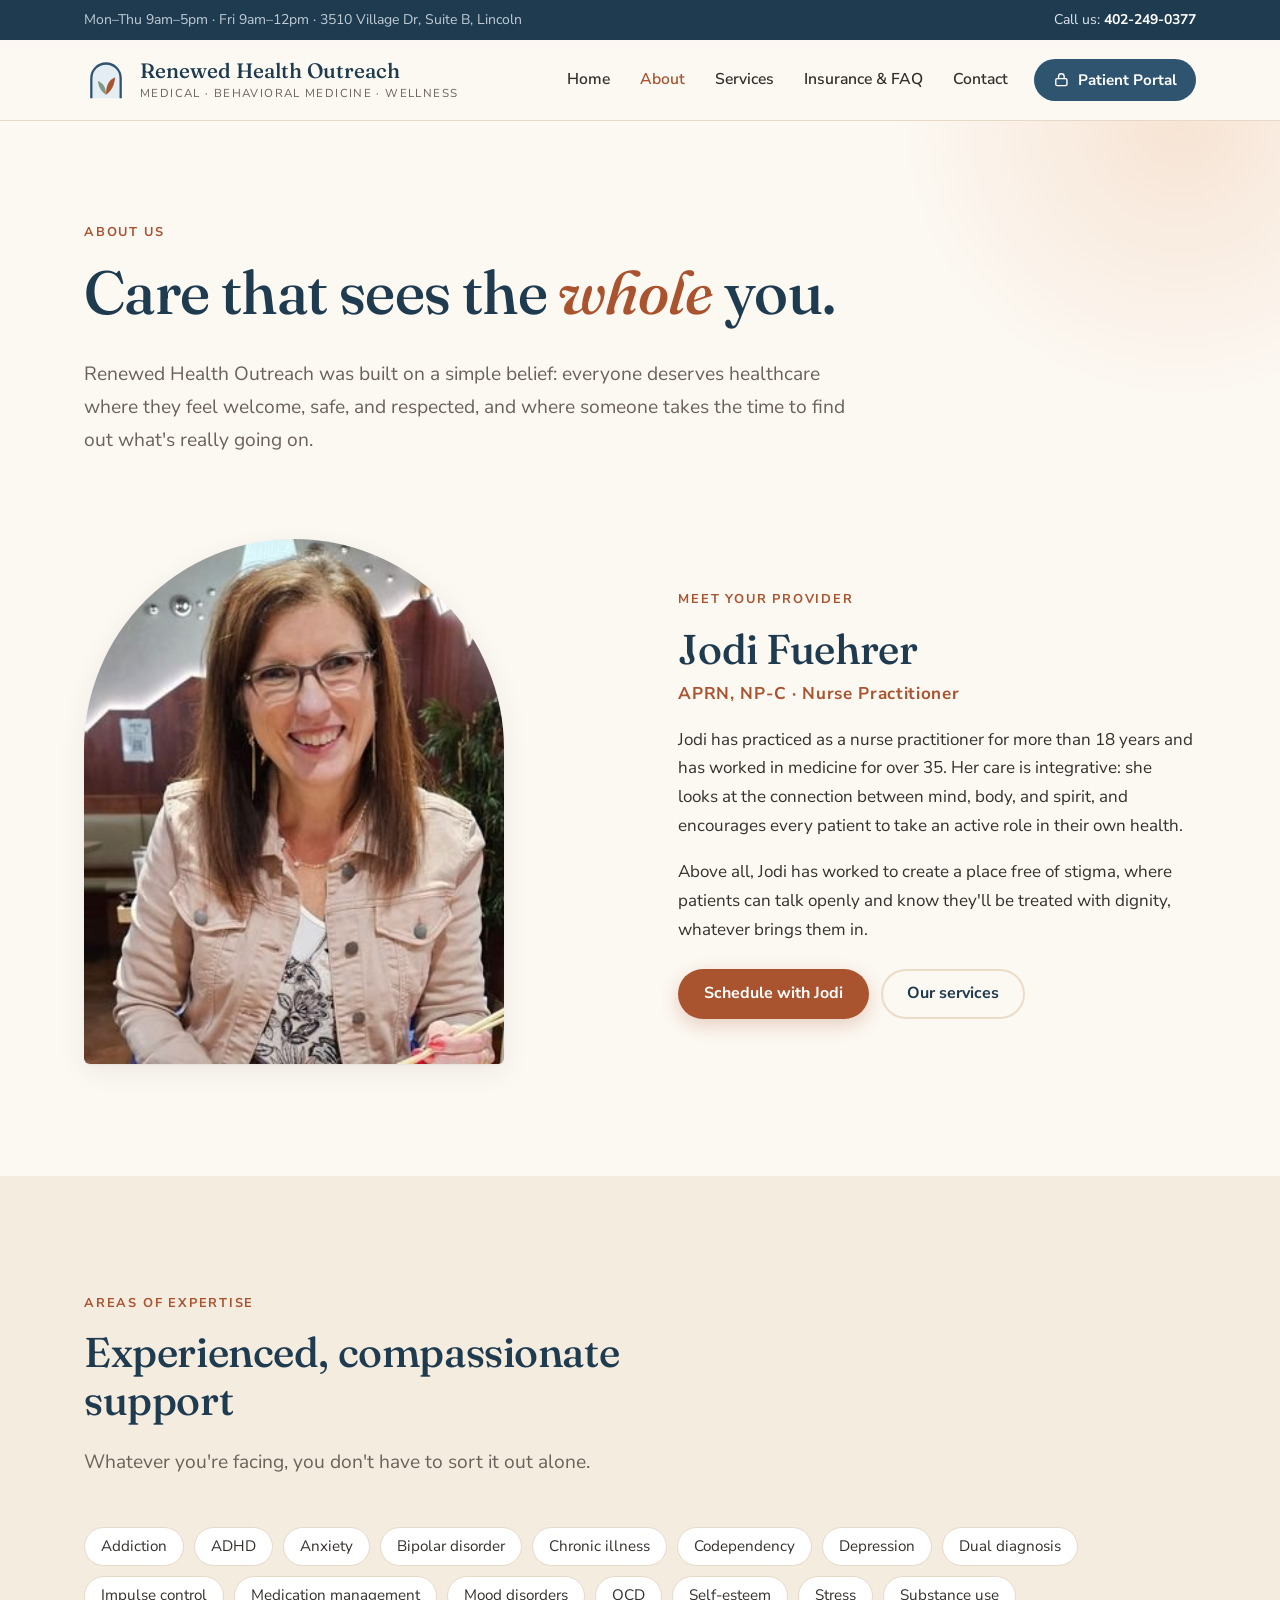
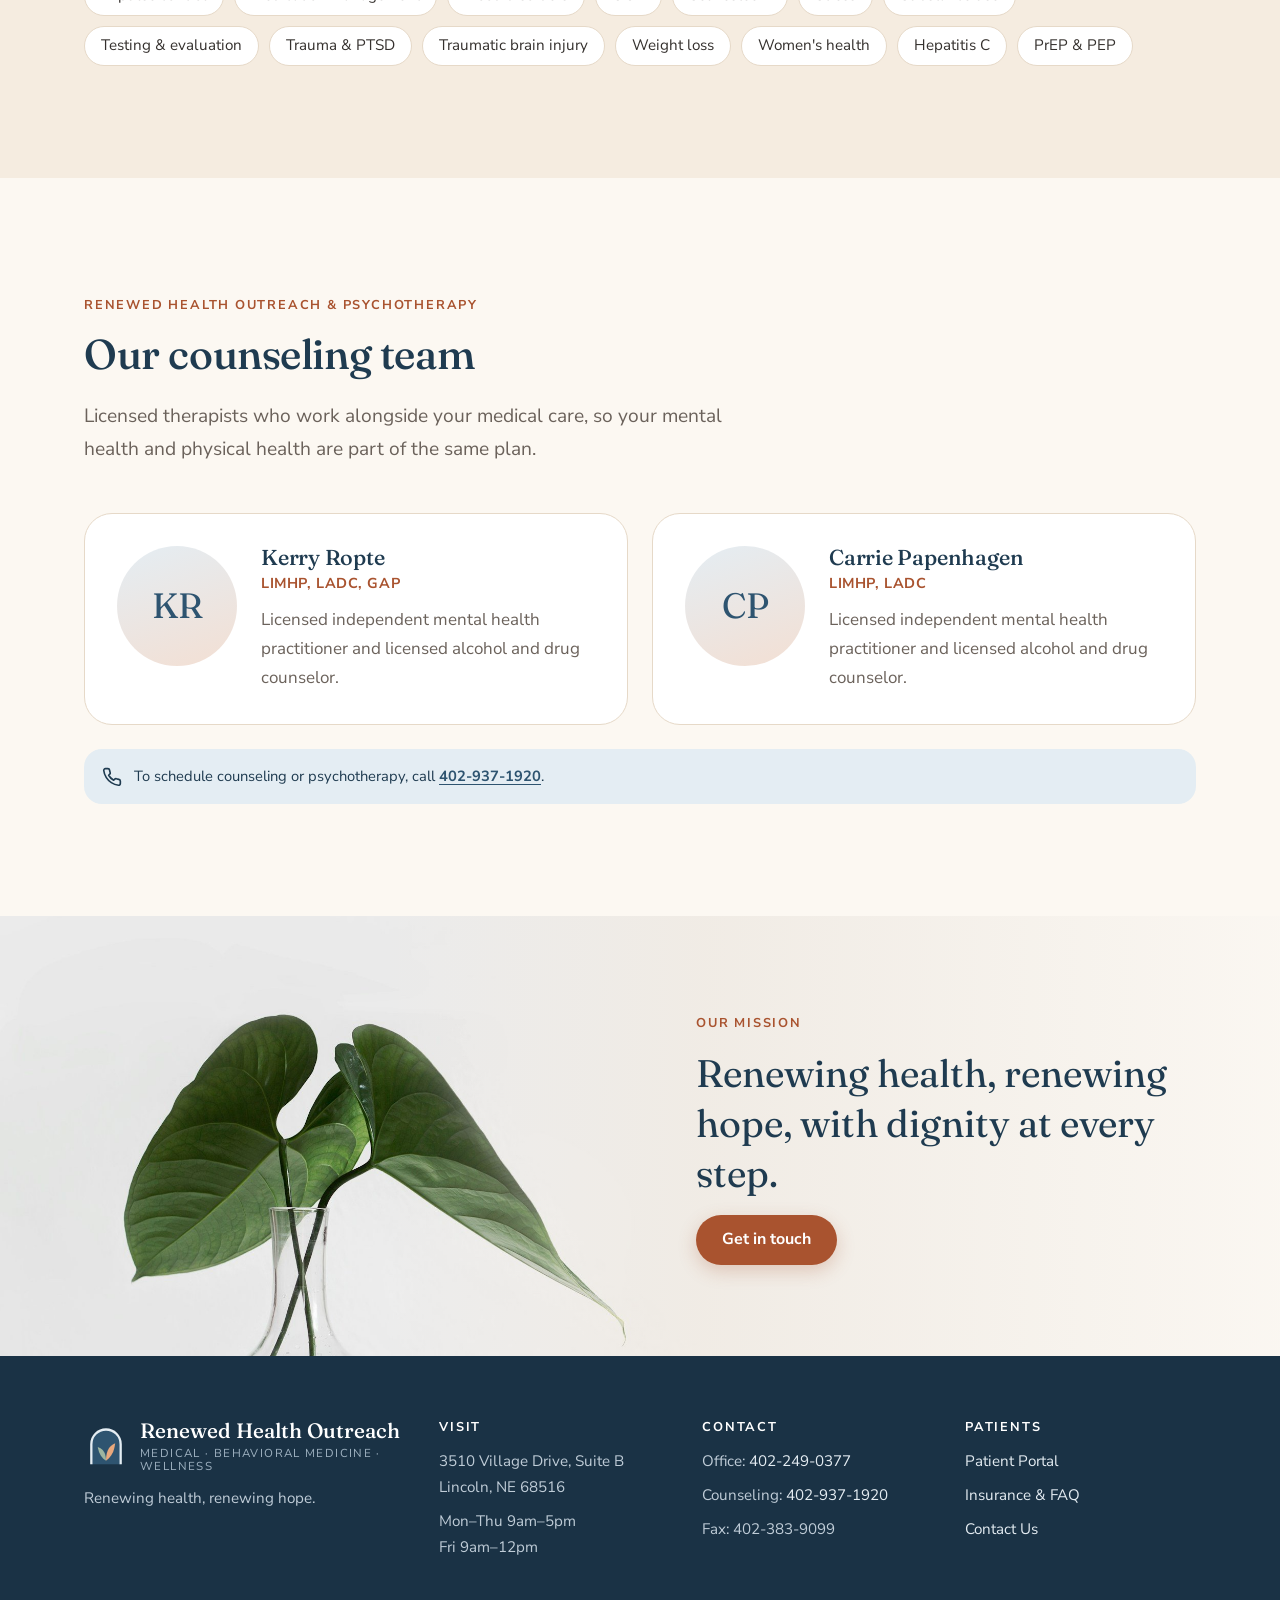
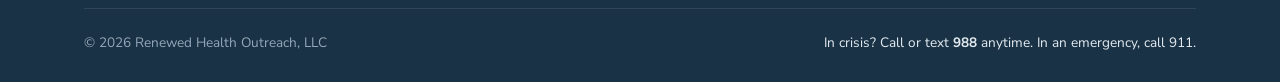
==== about.html @ 3fbb8544 "Add Renewed Health Outreach website Five-page static site for GitHub Pages with the InSync patient p" ====
<!doctype html>
<html lang="en">
<head>
  <meta charset="utf-8">
  <meta name="viewport" content="width=device-width, initial-scale=1">
  <title>About Us | Renewed Health Outreach, Lincoln NE</title>
  <meta name="description" content="Meet Jodi Fuehrer, APRN, NP-C, and the counseling team at Renewed Health Outreach, offering holistic, stigma-free care in Lincoln, Nebraska.">
  <link rel="icon" href="assets/images/favicon.svg" type="image/svg+xml">
  <link rel="preconnect" href="https://fonts.googleapis.com">
  <link rel="preconnect" href="https://fonts.gstatic.com" crossorigin>
  <link href="https://fonts.googleapis.com/css2?family=Fraunces:opsz,wght@9..144,400;9..144,500;9..144,600&family=Nunito+Sans:wght@400;600;700&display=swap" rel="stylesheet">
  <link rel="stylesheet" href="assets/css/styles.css">
</head>
<body>
  <a class="skip-link" href="#main">Skip to content</a>

  <div class="topbar">
    <div class="container">
      <span class="hours">Mon–Thu 9am–5pm · Fri 9am–12pm · 3510 Village Dr, Suite B, Lincoln</span>
      <span>Call us: <a href="tel:+14022490377">402-249-0377</a></span>
    </div>
  </div>

  <header class="site-header">
    <div class="container">
      <a class="brand" href="index.html" aria-label="Renewed Health Outreach home">
        <!-- LOGO PLACEHOLDER: swap this <svg> for <img src="assets/images/logo.png" alt="" class="brand-mark"> when the logo is ready -->
        <svg class="brand-mark" viewBox="0 0 48 48" aria-hidden="true"><path d="M8 44V22a16 16 0 0 1 32 0v22" fill="#E4EDF3" stroke="#2E5470" stroke-width="2.5"/><path d="M24 40c0-10 3-16 10-19-1 9-4 15-10 19Z" fill="#A9532F"/><path d="M24 40c0-8-3-13-9-15 1 7 4 12 9 15Z" fill="#7E9A82"/></svg>
        <span class="brand-text"><span class="brand-name">Renewed Health Outreach</span><span class="brand-sub">Medical · Behavioral Medicine · Wellness</span></span>
      </a>
      <button class="nav-toggle" aria-expanded="false" aria-controls="site-nav" aria-label="Menu">
        <svg viewBox="0 0 24 24" fill="none" stroke="currentColor" stroke-width="2" stroke-linecap="round"><path d="M4 7h16M4 12h16M4 17h16"/></svg>
      </button>
      <nav class="site-nav" id="site-nav" aria-label="Main">
        <a class="nav-link" href="index.html">Home</a>
        <a class="nav-link" href="about.html" aria-current="page">About</a>
        <a class="nav-link" href="services.html">Services</a>
        <a class="nav-link" href="insurance.html">Insurance &amp; FAQ</a>
        <a class="nav-link" href="contact.html">Contact</a>
        <a class="btn btn--blue" href="#" data-portal-link>
          <svg viewBox="0 0 24 24" fill="none" stroke="currentColor" stroke-width="2" stroke-linecap="round" stroke-linejoin="round"><rect x="4" y="11" width="16" height="10" rx="2"/><path d="M8 11V8a4 4 0 0 1 8 0v3"/></svg>
          Patient Portal
        </a>
      </nav>
    </div>
  </header>

  <main id="main">
    <section class="page-hero">
      <div class="container">
        <span class="eyebrow">About us</span>
        <h1>Care that sees the <em class="soft">whole</em> you.</h1>
        <p class="lead">Renewed Health Outreach was built on a simple belief: everyone deserves healthcare where they feel welcome, safe, and respected, and where someone takes the time to find out what's really going on.</p>
      </div>
    </section>

    <section class="section" style="padding-top:0">
      <div class="container split">
        <div class="photo photo--arch" style="max-width:420px">
          <img src="assets/images/jodi.jpg" alt="Jodi Fuehrer, APRN, NP-C, smiling">
        </div>
        <div>
          <span class="eyebrow">Meet your provider</span>
          <h2 style="margin-bottom:.15em">Jodi Fuehrer</h2>
          <p class="creds" style="color:var(--clay);font-weight:700;letter-spacing:.04em">APRN, NP-C · Nurse Practitioner</p>
          <p>Jodi has practiced as a nurse practitioner for more than 18 years and has worked in medicine for over 35. Her care is integrative: she looks at the connection between mind, body, and spirit, and encourages every patient to take an active role in their own health.</p>
          <p>Above all, Jodi has worked to create a place free of stigma, where patients can talk openly and know they'll be treated with dignity, whatever brings them in.</p>
          <div class="btn-row" style="margin-top:24px">
            <a class="btn btn--primary" href="tel:+14022490377">Schedule with Jodi</a>
            <a class="btn btn--ghost" href="services.html">Our services</a>
          </div>
        </div>
      </div>
    </section>

    <section class="section section--linen">
      <div class="container">
        <div class="section-head">
          <span class="eyebrow">Areas of expertise</span>
          <h2>Experienced, compassionate support</h2>
          <p class="lead">Whatever you're facing, you don't have to sort it out alone.</p>
        </div>
        <ul class="tags">
          <li>Addiction</li><li>ADHD</li><li>Anxiety</li><li>Bipolar disorder</li><li>Chronic illness</li>
          <li>Codependency</li><li>Depression</li><li>Dual diagnosis</li><li>Impulse control</li>
          <li>Medication management</li><li>Mood disorders</li><li>OCD</li><li>Self-esteem</li><li>Stress</li>
          <li>Substance use</li><li>Testing &amp; evaluation</li><li>Trauma &amp; PTSD</li><li>Traumatic brain injury</li>
          <li>Weight loss</li><li>Women's health</li><li>Hepatitis C</li><li>PrEP &amp; PEP</li>
        </ul>
      </div>
    </section>

    <section class="section">
      <div class="container">
        <div class="section-head">
          <span class="eyebrow">Renewed Health Outreach &amp; Psychotherapy</span>
          <h2>Our counseling team</h2>
          <p class="lead">Licensed therapists who work alongside your medical care, so your mental health and physical health are part of the same plan.</p>
        </div>
        <div class="grid grid-2">
          <article class="card provider">
            <div class="avatar" aria-hidden="true">KR</div>
            <div>
              <h3 style="margin-bottom:.2em">Kerry Ropte</h3>
              <p class="creds">LIMHP, LADC, GAP</p>
              <p>Licensed independent mental health practitioner and licensed alcohol and drug counselor.</p>
            </div>
          </article>
          <article class="card provider">
            <div class="avatar" aria-hidden="true">CP</div>
            <div>
              <h3 style="margin-bottom:.2em">Carrie Papenhagen</h3>
              <p class="creds">LIMHP, LADC</p>
              <p>Licensed independent mental health practitioner and licensed alcohol and drug counselor.</p>
            </div>
          </article>
        </div>
        <div class="notice" style="margin-top:24px">
          <svg viewBox="0 0 24 24" fill="none" stroke="currentColor" stroke-width="2" stroke-linecap="round" stroke-linejoin="round"><path d="M22 16.9v3a2 2 0 0 1-2.2 2 19.8 19.8 0 0 1-8.6-3.1 19.5 19.5 0 0 1-6-6A19.8 19.8 0 0 1 2.1 4.2 2 2 0 0 1 4.1 2h3a2 2 0 0 1 2 1.7c.1 1 .4 1.9.7 2.8a2 2 0 0 1-.5 2.1L8 9.9a16 16 0 0 0 6 6l1.3-1.3a2 2 0 0 1 2.1-.4c.9.3 1.8.6 2.8.7a2 2 0 0 1 1.7 2Z"/></svg>
          <span>To schedule counseling or psychotherapy, call <a href="tel:+14029371920"><strong>402-937-1920</strong></a>.</span>
        </div>
      </div>
    </section>

    <section class="calm-band" aria-label="Our mission">
      <div class="container">
        <div class="calm-text">
          <span class="eyebrow">Our mission</span>
          <blockquote>Renewing health, renewing hope, with dignity at every step.</blockquote>
          <a class="btn btn--primary" href="contact.html">Get in touch</a>
        </div>
      </div>
    </section>
  </main>

  <footer class="site-footer">
    <div class="container">
      <div class="footer-grid">
        <div>
          <a class="brand" href="index.html">
            <svg class="brand-mark" viewBox="0 0 48 48" aria-hidden="true"><path d="M8 44V22a16 16 0 0 1 32 0v22" fill="#2E5470" stroke="#E4EDF3" stroke-width="2.5"/><path d="M24 40c0-10 3-16 10-19-1 9-4 15-10 19Z" fill="#E8A87C"/><path d="M24 40c0-8-3-13-9-15 1 7 4 12 9 15Z" fill="#9DB5A0"/></svg>
            <span class="brand-text"><span class="brand-name">Renewed Health Outreach</span><span class="brand-sub">Medical · Behavioral Medicine · Wellness</span></span>
          </a>
          <p>Renewing health, renewing hope.</p>
        </div>
        <div>
          <h4>Visit</h4>
          <ul>
            <li>3510 Village Drive, Suite B<br>Lincoln, NE 68516</li>
            <li>Mon–Thu 9am–5pm<br>Fri 9am–12pm</li>
          </ul>
        </div>
        <div>
          <h4>Contact</h4>
          <ul>
            <li>Office: <a href="tel:+14022490377">402-249-0377</a></li>
            <li>Counseling: <a href="tel:+14029371920">402-937-1920</a></li>
            <li>Fax: 402-383-9099</li>
          </ul>
        </div>
        <div>
          <h4>Patients</h4>
          <ul>
            <li><a href="#" data-portal-link>Patient Portal</a></li>
            <li><a href="insurance.html">Insurance &amp; FAQ</a></li>
            <li><a href="contact.html">Contact Us</a></li>
          </ul>
        </div>
      </div>
      <div class="footer-bottom">
        <span>© <span data-year>2026</span> Renewed Health Outreach, LLC</span>
        <span class="crisis">In crisis? Call or text <strong>988</strong> anytime. In an emergency, call 911.</span>
      </div>
    </div>
  </footer>

  <script src="assets/js/site-config.js"></script>
  <script src="assets/js/main.js"></script>
</body>
</html>
---- assets/css/styles.css ----
/* ============================================================
   Renewed Health Outreach — site styles
   Palette: warm linen + clay (comfort) anchored by a calm,
   deep "harbor" blue (trust) used for structure and the portal.
   ============================================================ */
:root {
  --cream: #FCF8F2;
  --linen: #F5ECE0;
  --sand: #EBDCC8;
  --clay: #A9532F;        /* primary action — 5.3:1 on white */
  --clay-dark: #8C4325;
  --clay-soft: #F3DFD3;
  --apricot: #E8A87C;
  --blue: #2E5470;        /* trust / structure */
  --blue-dark: #1F3B50;
  --blue-soft: #E4EDF3;
  --sage: #7E9A82;
  --ink: #34302D;         /* warm charcoal body text */
  --muted: #6B625B;
  --line: #E6D9C8;
  --white: #FFFFFF;

  --font-display: "Fraunces", Georgia, "Times New Roman", serif;
  --font-body: "Nunito Sans", "Segoe UI", system-ui, -apple-system, sans-serif;

  --radius: 18px;
  --radius-lg: 28px;
  --shadow: 0 1px 2px rgba(52, 48, 45, .06), 0 8px 28px rgba(52, 48, 45, .07);
  --max: 1160px;
}

*, *::before, *::after { box-sizing: border-box; }
html { scroll-behavior: smooth; overflow-x: clip; }
body {
  margin: 0;
  background: var(--cream);
  color: var(--ink);
  font-family: var(--font-body);
  font-size: 1.0625rem;
  line-height: 1.7;
  -webkit-font-smoothing: antialiased;
}
img { max-width: 100%; display: block; }
a { color: var(--blue); text-underline-offset: 3px; }
a:hover { color: var(--clay); }
:focus-visible { outline: 3px solid var(--apricot); outline-offset: 3px; border-radius: 6px; }

h1, h2, h3, h4 {
  font-family: var(--font-display);
  font-weight: 500;
  line-height: 1.15;
  color: var(--blue-dark);
  margin: 0 0 .5em;
  letter-spacing: -0.01em;
}
h1 { font-size: clamp(2.3rem, 5.5vw, 3.8rem); }
h2 { font-size: clamp(1.8rem, 3.6vw, 2.6rem); }
h3 { font-size: 1.35rem; }
p { margin: 0 0 1em; }
.lead { font-size: 1.2rem; color: var(--muted); max-width: 40em; }
.eyebrow {
  display: inline-block;
  font-family: var(--font-body);
  font-size: .8rem;
  font-weight: 700;
  letter-spacing: .14em;
  text-transform: uppercase;
  color: var(--clay);
  margin-bottom: .9rem;
}
em.soft { font-style: italic; color: var(--clay); }

.container { width: 100%; max-width: var(--max); margin: 0 auto; padding: 0 24px; }
.section { padding: clamp(64px, 9vw, 112px) 0; }
.section--linen { background: var(--linen); }
.section--blue { background: var(--blue-dark); color: #E9EFF4; }
.section--blue h2, .section--blue h3 { color: var(--white); }
.section-head { max-width: 680px; margin-bottom: 48px; }
.section-head.center { margin-left: auto; margin-right: auto; text-align: center; }

.skip-link {
  position: absolute; left: -999px; top: 8px;
  background: var(--blue-dark); color: #fff; padding: 10px 16px; border-radius: 8px; z-index: 100;
}
.skip-link:focus { left: 8px; }

/* ---------- Buttons ---------- */
.btn {
  display: inline-flex; align-items: center; justify-content: center; gap: .5em;
  padding: .85em 1.5em;
  border-radius: 999px;
  border: 2px solid transparent;
  font-family: var(--font-body);
  font-weight: 700;
  font-size: 1rem;
  line-height: 1.2;
  text-decoration: none;
  cursor: pointer;
  transition: background .2s, color .2s, border-color .2s, transform .2s, box-shadow .2s;
}
.btn:hover { transform: translateY(-1px); }
.btn svg { width: 1.1em; height: 1.1em; flex: none; }
.btn--primary { background: var(--clay); color: var(--white); box-shadow: 0 6px 18px rgba(169, 83, 47, .25); }
.btn--primary:hover { background: var(--clay-dark); color: var(--white); }
.btn--blue { background: var(--blue); color: var(--white); }
.btn--blue:hover { background: var(--blue-dark); color: var(--white); }
.btn--ghost { background: transparent; color: var(--blue-dark); border-color: var(--sand); }
.btn--ghost:hover { border-color: var(--blue); color: var(--blue); }
.btn--light { background: var(--white); color: var(--blue-dark); }
.btn--light:hover { background: var(--linen); color: var(--blue-dark); }
.btn-row { display: flex; flex-wrap: wrap; gap: 12px; }

/* ---------- Top bar + header ---------- */
.topbar {
  background: var(--blue-dark);
  color: #DCE6EE;
  font-size: .875rem;
}
.topbar .container { display: flex; justify-content: space-between; align-items: center; gap: 16px; padding-top: 8px; padding-bottom: 8px; flex-wrap: wrap; }
.topbar a { color: #fff; text-decoration: none; font-weight: 700; }
.topbar a:hover { color: var(--apricot); }
.topbar .hours { opacity: .85; }

.site-header {
  position: sticky; top: 0; z-index: 50;
  background: rgba(252, 248, 242, .92);
  backdrop-filter: saturate(1.4) blur(10px);
  -webkit-backdrop-filter: saturate(1.4) blur(10px);
  border-bottom: 1px solid var(--line);
}
.site-header .container { display: flex; align-items: center; justify-content: space-between; gap: 20px; min-height: 80px; }

.brand { display: flex; align-items: center; gap: 12px; text-decoration: none; color: var(--blue-dark); }
.brand:hover { color: var(--blue-dark); }
.brand-mark { width: 44px; height: 44px; flex: none; }
.brand-text { display: flex; flex-direction: column; line-height: 1.1; }
.brand-name { font-family: var(--font-display); font-size: 1.3rem; font-weight: 500; }
.brand-sub { font-size: .72rem; letter-spacing: .12em; text-transform: uppercase; color: var(--muted); margin-top: 4px; }

.site-nav { display: flex; align-items: center; gap: 6px; }
.site-nav a.nav-link {
  text-decoration: none; color: var(--ink); font-weight: 600; font-size: .98rem;
  padding: 8px 12px; border-radius: 999px;
}
.site-nav a.nav-link:hover { background: var(--linen); color: var(--blue-dark); }
.site-nav a.nav-link[aria-current="page"] { color: var(--clay); }
.site-nav .btn { margin-left: 8px; padding: .65em 1.15em; font-size: .95rem; }

.nav-toggle {
  display: none;
  background: none; border: 0; padding: 10px; cursor: pointer; color: var(--blue-dark);
}
.nav-toggle svg { width: 28px; height: 28px; }

@media (max-width: 960px) {
  .nav-toggle { display: inline-flex; }
  .site-nav {
    position: fixed; inset: 0 0 0 auto; width: min(340px, 88vw);
    flex-direction: column; align-items: stretch; gap: 4px;
    background: var(--cream);
    padding: 96px 24px 24px;
    box-shadow: -10px 0 40px rgba(0,0,0,.12);
    transform: translateX(100%);
    visibility: hidden;
    transition: transform .3s ease, visibility .3s;
  }
  .nav-open .site-nav { transform: none; visibility: visible; }
  /* backdrop-filter would trap the fixed menu inside the header */
  .site-header { backdrop-filter: none; -webkit-backdrop-filter: none; background: var(--cream); }
  .site-nav a.nav-link { font-size: 1.15rem; padding: 12px 14px; }
  .site-nav .btn { margin: 12px 0 0; }
  .nav-toggle { position: relative; z-index: 60; }
  .nav-open::after {
    content: ""; position: fixed; inset: 0; background: rgba(31, 59, 80, .35); z-index: 40;
  }
  .site-header { z-index: 55; }
  .topbar .hours { display: none; }
}

/* ---------- Hero ---------- */
.hero { position: relative; overflow: hidden; padding: clamp(48px, 8vw, 96px) 0 clamp(64px, 9vw, 120px); }
.hero::before {
  content: ""; position: absolute; width: 760px; height: 760px; right: -220px; top: -260px;
  background: radial-gradient(circle, rgba(232, 168, 124, .28), rgba(232, 168, 124, 0) 65%);
  pointer-events: none;
}
.hero-grid { display: grid; grid-template-columns: 1.1fr .9fr; gap: clamp(32px, 6vw, 80px); align-items: center; position: relative; }
.hero h1 { margin-bottom: .35em; }
.hero .lead { margin-bottom: 1.8em; }
.hero-meta { display: flex; flex-wrap: wrap; gap: 10px 24px; margin-top: 32px; font-size: .95rem; color: var(--muted); }
.hero-meta span { display: inline-flex; align-items: center; gap: 8px; }
.hero-meta svg { width: 18px; height: 18px; color: var(--sage); }

/* The arch — a doorway motif: "come in, you're welcome here" */
.arch {
  position: relative;
  aspect-ratio: 4 / 5;
  border-radius: 999px 999px var(--radius-lg) var(--radius-lg);
  background:
    radial-gradient(120% 70% at 50% 100%, #F6D2B5 0%, rgba(246, 210, 181, 0) 60%),
    linear-gradient(180deg, #CFE0EA 0%, #E7EEF1 45%, #F7E3D1 100%);
  overflow: hidden;
  box-shadow: var(--shadow);
}
.arch svg.arch-art { position: absolute; inset: 0; width: 100%; height: 100%; }
.arch-card {
  position: absolute; left: -28px; bottom: 36px;
  background: var(--white); border-radius: var(--radius); padding: 18px 22px;
  box-shadow: var(--shadow); max-width: 260px;
  display: flex; gap: 14px; align-items: center;
}
.arch-card .dot {
  width: 44px; height: 44px; border-radius: 50%; background: var(--blue-soft); color: var(--blue);
  display: grid; place-items: center; flex: none;
}
.arch-card .dot svg { width: 22px; height: 22px; }
.arch-card strong { display: block; font-family: var(--font-display); font-weight: 500; color: var(--blue-dark); font-size: 1.05rem; line-height: 1.2; }
.arch-card small { color: var(--muted); font-size: .85rem; }
.hero-visual { position: relative; max-width: 440px; justify-self: center; width: 100%; }

@media (max-width: 860px) {
  .hero-grid { grid-template-columns: 1fr; }
  .hero-visual { max-width: 340px; }
  .arch-card { left: -8px; }
}

/* ---------- Trust strip ---------- */
.trust { border-top: 1px solid var(--line); border-bottom: 1px solid var(--line); background: var(--white); }
.trust .container { display: grid; grid-template-columns: repeat(4, 1fr); gap: 24px; padding-top: 28px; padding-bottom: 28px; }
.trust-item { display: flex; gap: 14px; align-items: flex-start; }
.trust-item .ico { width: 40px; height: 40px; border-radius: 12px; background: var(--clay-soft); color: var(--clay); display: grid; place-items: center; flex: none; }
.trust-item .ico svg { width: 20px; height: 20px; }
.trust-item strong { display: block; color: var(--blue-dark); font-size: .98rem; }
.trust-item span { font-size: .9rem; color: var(--muted); line-height: 1.45; display: block; }
@media (max-width: 900px) { .trust .container { grid-template-columns: repeat(2, 1fr); } }
@media (max-width: 520px) { .trust .container { grid-template-columns: 1fr; } }

/* ---------- Cards ---------- */
.grid { display: grid; gap: 24px; }
.grid-3 { grid-template-columns: repeat(3, 1fr); }
.grid-2 { grid-template-columns: repeat(2, 1fr); }
@media (max-width: 900px) { .grid-3 { grid-template-columns: repeat(2, 1fr); } }
@media (max-width: 620px) { .grid-3, .grid-2 { grid-template-columns: 1fr; } }

.card {
  background: var(--white);
  border: 1px solid var(--line);
  border-radius: var(--radius-lg);
  padding: 32px;
  transition: transform .25s, box-shadow .25s;
}
.card:hover { transform: translateY(-3px); box-shadow: var(--shadow); }
.card .ico {
  width: 56px; height: 56px; border-radius: 18px;
  display: grid; place-items: center; margin-bottom: 20px;
  background: var(--blue-soft); color: var(--blue);
}
.card:nth-child(3n+2) .ico { background: var(--clay-soft); color: var(--clay); }
.card:nth-child(3n+3) .ico { background: #E6EEE5; color: #55735A; }
.card .ico svg { width: 26px; height: 26px; }
.card p { color: var(--muted); margin-bottom: 0; }
.card ul { margin: 12px 0 0; padding-left: 1.1em; color: var(--muted); }
.card ul li { margin-bottom: 4px; }

/* ---------- Split / approach ---------- */
.split { display: grid; grid-template-columns: 1fr 1fr; gap: clamp(32px, 6vw, 80px); align-items: center; }
@media (max-width: 860px) { .split { grid-template-columns: 1fr; } }
.checklist { list-style: none; padding: 0; margin: 24px 0 0; display: grid; gap: 14px; }
.checklist li { position: relative; padding-left: 38px; }
.checklist li::before {
  content: ""; position: absolute; left: 0; top: 3px; width: 24px; height: 24px; border-radius: 50%;
  background: var(--clay-soft) url("data:image/svg+xml,%3Csvg xmlns='http://www.w3.org/2000/svg' viewBox='0 0 24 24' fill='none' stroke='%23A9532F' stroke-width='3' stroke-linecap='round' stroke-linejoin='round'%3E%3Cpath d='M6 12.5l4 4 8-9'/%3E%3C/svg%3E") center / 14px no-repeat;
}

.quote-panel {
  background: var(--blue-dark); color: #E9EFF4; border-radius: var(--radius-lg);
  padding: clamp(32px, 5vw, 56px); position: relative; overflow: hidden;
}
.quote-panel::after {
  content: ""; position: absolute; right: -80px; bottom: -80px; width: 260px; height: 260px; border-radius: 50%;
  background: radial-gradient(circle, rgba(232,168,124,.35), rgba(232,168,124,0) 70%);
}
.quote-panel blockquote {
  margin: 0 0 20px; font-family: var(--font-display); font-size: clamp(1.4rem, 2.6vw, 1.9rem); line-height: 1.35; color: var(--white);
}
.quote-panel cite { font-style: normal; color: var(--apricot); font-weight: 700; font-size: .95rem; }

/* ---------- Provider cards ---------- */
.provider { display: grid; grid-template-columns: 120px 1fr; gap: 24px; align-items: start; }
.avatar {
  width: 120px; height: 120px; border-radius: 50%;
  background: linear-gradient(160deg, var(--blue-soft), var(--clay-soft));
  display: grid; place-items: center;
  font-family: var(--font-display); font-size: 2.2rem; color: var(--blue);
}
.provider .creds { color: var(--clay); font-weight: 700; font-size: .9rem; letter-spacing: .04em; margin: -4px 0 10px; }
@media (max-width: 520px) { .provider { grid-template-columns: 1fr; } }

.tags { display: flex; flex-wrap: wrap; gap: 10px; list-style: none; padding: 0; margin: 0; }
.tags li { background: var(--white); border: 1px solid var(--line); border-radius: 999px; padding: 6px 16px; font-size: .95rem; color: var(--ink); }

/* ---------- Portal band ---------- */
.portal-band {
  background: linear-gradient(120deg, var(--blue-dark), var(--blue));
  color: #E9EFF4; border-radius: var(--radius-lg);
  padding: clamp(32px, 5vw, 56px);
  display: grid; grid-template-columns: 1.4fr auto; gap: 32px; align-items: center;
  position: relative; overflow: hidden;
}
.portal-band::before {
  content: ""; position: absolute; left: -60px; top: -120px; width: 320px; height: 320px; border-radius: 50%;
  background: radial-gradient(circle, rgba(255,255,255,.10), rgba(255,255,255,0) 70%);
}
.portal-band h2 { color: var(--white); margin-bottom: .3em; }
.portal-band p { margin: 0; opacity: .9; }
@media (max-width: 760px) { .portal-band { grid-template-columns: 1fr; } }

/* ---------- Insurance ---------- */
.insurers { display: grid; grid-template-columns: repeat(3, 1fr); gap: 14px; list-style: none; padding: 0; margin: 0; }
.insurers li {
  background: var(--white); border: 1px solid var(--line); border-radius: var(--radius);
  padding: 18px 20px; font-weight: 700; color: var(--blue-dark); display: flex; align-items: center; gap: 12px;
}
.insurers li::before { content: ""; width: 10px; height: 10px; border-radius: 50%; background: var(--sage); flex: none; }
@media (max-width: 760px) { .insurers { grid-template-columns: 1fr 1fr; } }
@media (max-width: 460px) { .insurers { grid-template-columns: 1fr; } }

/* ---------- FAQ ---------- */
.faq { display: grid; gap: 12px; }
.faq details {
  background: var(--white); border: 1px solid var(--line); border-radius: var(--radius); padding: 0 24px;
}
.faq summary {
  cursor: pointer; list-style: none; padding: 20px 0; font-weight: 700; color: var(--blue-dark); font-size: 1.05rem;
  display: flex; justify-content: space-between; gap: 16px; align-items: center;
}
.faq summary::-webkit-details-marker { display: none; }
.faq summary::after { content: "+"; font-size: 1.5rem; color: var(--clay); font-weight: 400; transition: transform .2s; }
.faq details[open] summary::after { transform: rotate(45deg); }
.faq details > div { padding-bottom: 20px; color: var(--muted); }

/* ---------- Contact ---------- */
.contact-grid { display: grid; grid-template-columns: 1fr 1.15fr; gap: 32px; align-items: start; }
@media (max-width: 900px) { .contact-grid { grid-template-columns: 1fr; } }
.info-list { list-style: none; padding: 0; margin: 0; display: grid; gap: 22px; }
.info-list li { display: grid; grid-template-columns: 44px 1fr; gap: 14px; }
.info-list .ico { width: 44px; height: 44px; border-radius: 14px; background: var(--blue-soft); color: var(--blue); display: grid; place-items: center; }
.info-list .ico svg { width: 20px; height: 20px; }
.info-list strong { display: block; color: var(--blue-dark); }
.info-list span, .info-list a { color: var(--muted); }
.info-list a { text-decoration: none; }
.info-list a:hover { color: var(--clay); }
.hours-table { width: 100%; border-collapse: collapse; }
.hours-table td { padding: 4px 0; color: var(--muted); }
.hours-table td:last-child { text-align: right; }

.form-card { background: var(--white); border: 1px solid var(--line); border-radius: var(--radius-lg); padding: clamp(24px, 4vw, 40px); }
.form-placeholder {
  border: 2px dashed var(--sand); border-radius: var(--radius); padding: 28px; text-align: center; margin: 20px 0;
  background: var(--cream);
}
.form-placeholder p { color: var(--muted); margin-bottom: 1.2em; }
.notice {
  display: flex; gap: 12px; background: var(--blue-soft); color: var(--blue-dark);
  border-radius: var(--radius); padding: 16px 18px; font-size: .92rem; line-height: 1.55; margin-top: 16px;
}
.notice svg { width: 20px; height: 20px; flex: none; margin-top: 2px; }
.notice--warm { background: var(--clay-soft); color: #6B331C; }

.map { border-radius: var(--radius-lg); overflow: hidden; border: 1px solid var(--line); aspect-ratio: 16 / 7; background: var(--linen); }
.map iframe { width: 100%; height: 100%; border: 0; display: block; }
@media (max-width: 620px) { .map { aspect-ratio: 4 / 3; } }

/* ---------- Page hero (inner pages) ---------- */
.page-hero { padding: clamp(56px, 8vw, 96px) 0 clamp(40px, 6vw, 64px); position: relative; overflow: hidden; }
.page-hero::before {
  content: ""; position: absolute; width: 600px; height: 600px; right: -200px; top: -300px;
  background: radial-gradient(circle, rgba(232, 168, 124, .25), rgba(232, 168, 124, 0) 65%);
}
.page-hero .container { position: relative; }

/* ---------- CTA ---------- */
.cta { text-align: center; }
.cta .btn-row { justify-content: center; margin-top: 28px; }
.cta p { max-width: 560px; margin-left: auto; margin-right: auto; opacity: .9; }

/* ---------- Footer ---------- */
.site-footer { background: #1A3245; color: #BFCCD7; padding: 64px 0 28px; font-size: .95rem; }
.site-footer a { color: #E4ECF2; text-decoration: none; }
.site-footer a:hover { color: var(--apricot); }
.footer-grid { display: grid; grid-template-columns: 1.4fr 1fr 1fr 1fr; gap: 32px; }
.footer-grid h4 { color: var(--white); font-family: var(--font-body); font-size: .8rem; letter-spacing: .14em; text-transform: uppercase; font-weight: 700; margin-bottom: 14px; }
.footer-grid ul { list-style: none; padding: 0; margin: 0; display: grid; gap: 8px; }
.site-footer .brand { color: var(--white); margin-bottom: 14px; }
.site-footer .brand-sub { color: #9FB2C1; }
.footer-bottom { border-top: 1px solid rgba(255,255,255,.1); margin-top: 48px; padding-top: 22px; display: flex; justify-content: space-between; gap: 16px; flex-wrap: wrap; font-size: .85rem; color: #93A7B7; }
.crisis { color: #E4ECF2; }
@media (max-width: 860px) { .footer-grid { grid-template-columns: 1fr 1fr; } }
@media (max-width: 520px) { .footer-grid { grid-template-columns: 1fr; } }

/* ---------- Toast ---------- */
.toast {
  position: fixed; left: 50%; bottom: 24px; transform: translate(-50%, 20px);
  background: var(--blue-dark); color: #fff; padding: 14px 22px; border-radius: 14px;
  box-shadow: 0 10px 30px rgba(0,0,0,.2); opacity: 0; pointer-events: none;
  transition: opacity .25s, transform .25s; z-index: 200; max-width: calc(100% - 32px); text-align: center; font-size: .95rem;
}
.toast.show { opacity: 1; transform: translate(-50%, 0); }

@media (prefers-reduced-motion: reduce) {
  *, *::before, *::after { transition: none !important; scroll-behavior: auto !important; }
}

/* ---------- Photos ---------- */
.arch img, .photo img { width: 100%; height: 100%; object-fit: cover; }
.arch img { object-position: 62% center; }
.arch::after {
  content: ""; position: absolute; inset: 0;
  background: linear-gradient(180deg, rgba(46, 84, 112, 0) 55%, rgba(31, 59, 80, .18));
  pointer-events: none;
}
.photo { border-radius: var(--radius-lg); overflow: hidden; box-shadow: var(--shadow); position: relative; }
.photo--arch { border-radius: 999px 999px var(--radius-lg) var(--radius-lg); aspect-ratio: 4 / 5; }
.photo--wide { aspect-ratio: 4 / 3; }
.photo-caption {
  position: absolute; left: 16px; bottom: 16px; background: rgba(255,255,255,.92); color: var(--blue-dark);
  padding: 8px 14px; border-radius: 999px; font-size: .85rem; font-weight: 700;
}
.avatar img { width: 100%; height: 100%; object-fit: cover; border-radius: 50%; }
.avatar--photo { padding: 0; overflow: hidden; border: 4px solid var(--white); box-shadow: var(--shadow); }

/* Plant band: the photo's empty right side carries the text */
.calm-band {
  position: relative; min-height: 440px; display: flex; align-items: center;
  background: #EFEFEF url("../images/plant.jpg") left center / cover no-repeat;
}
.calm-band::before {
  content: ""; position: absolute; inset: 0;
  background: linear-gradient(90deg, rgba(245, 236, 224, 0) 30%, rgba(245, 236, 224, .55) 55%, rgba(252, 248, 242, .9));
}
.calm-band .container { position: relative; display: flex; justify-content: flex-end; }
.calm-band .calm-text { max-width: 500px; }
.calm-band blockquote {
  margin: 0 0 16px; font-family: var(--font-display); font-size: clamp(1.6rem, 3.2vw, 2.4rem); line-height: 1.3; color: var(--blue-dark);
}
@media (max-width: 760px) {
  .calm-band { background-position: 20% center; min-height: 520px; align-items: flex-end; padding-bottom: 40px; }
  .calm-band::before { background: linear-gradient(180deg, rgba(252,248,242,0) 30%, rgba(252,248,242,.92) 65%); }
}
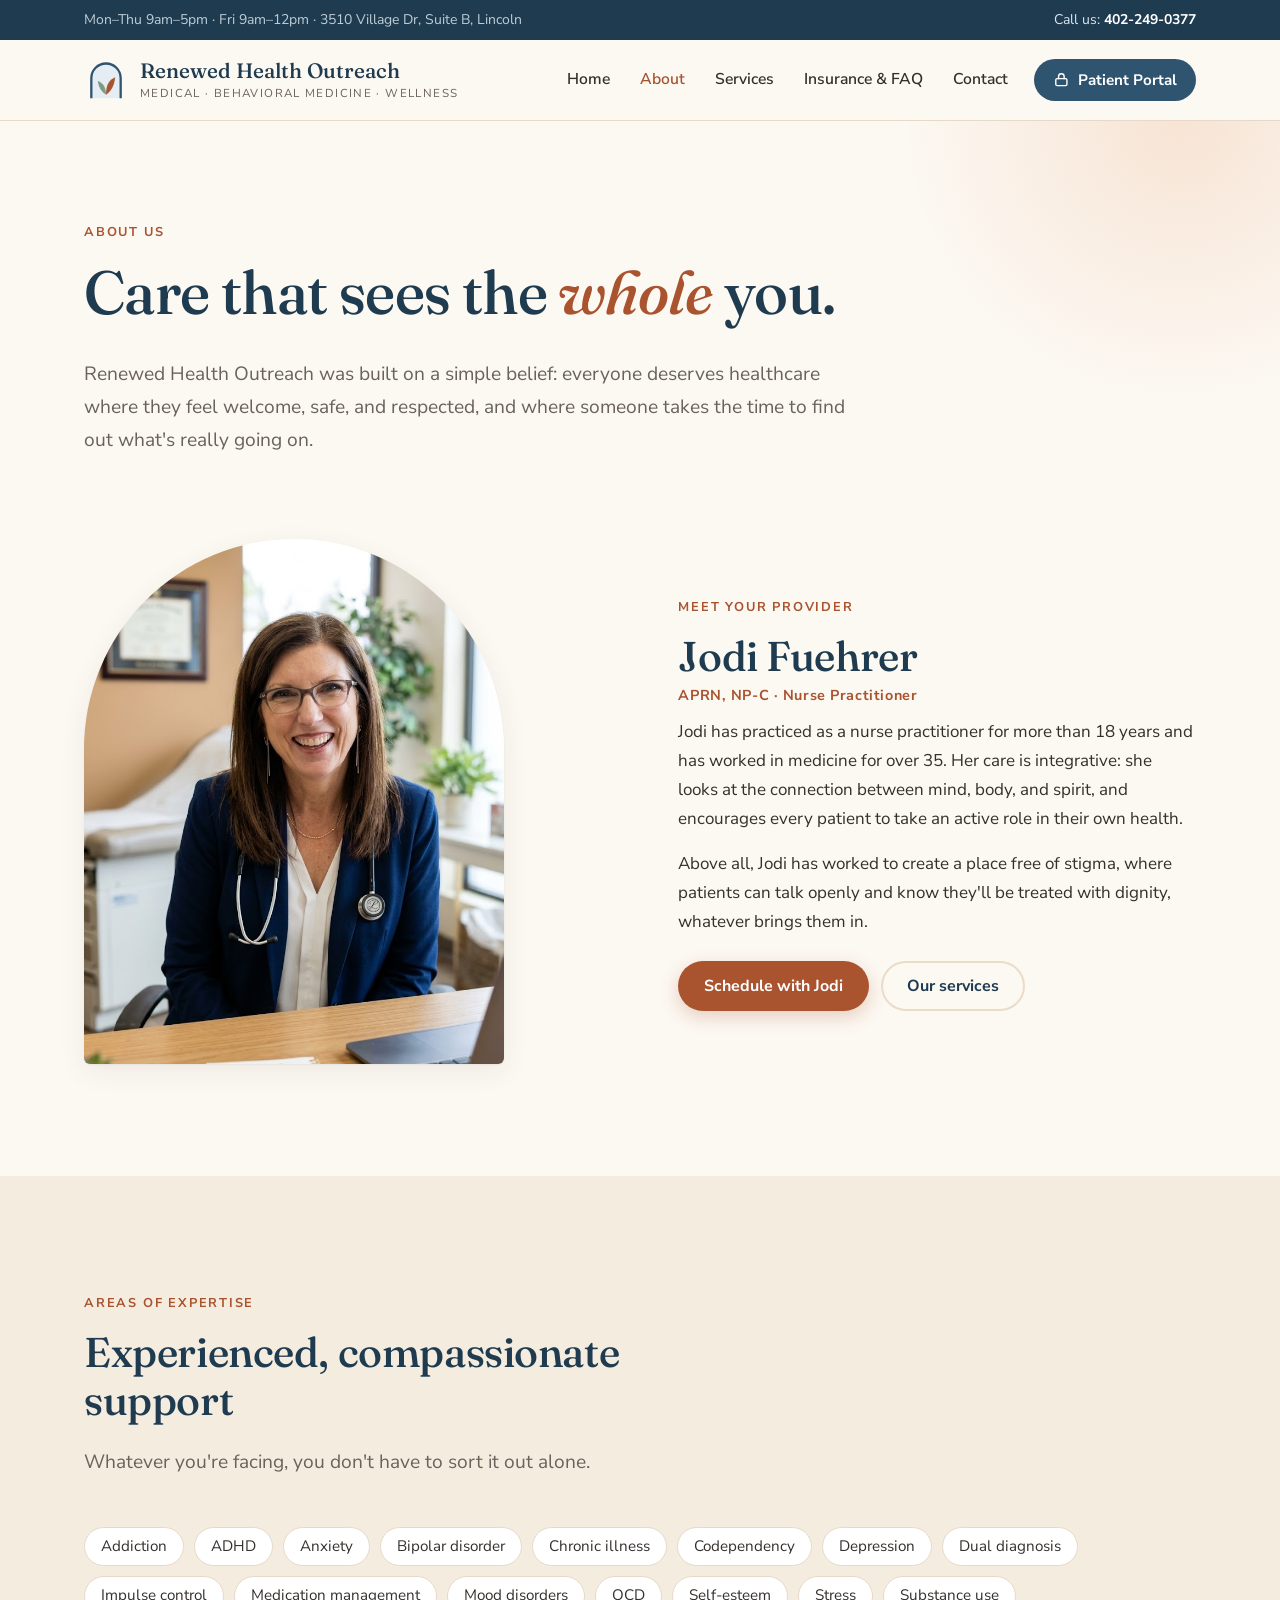
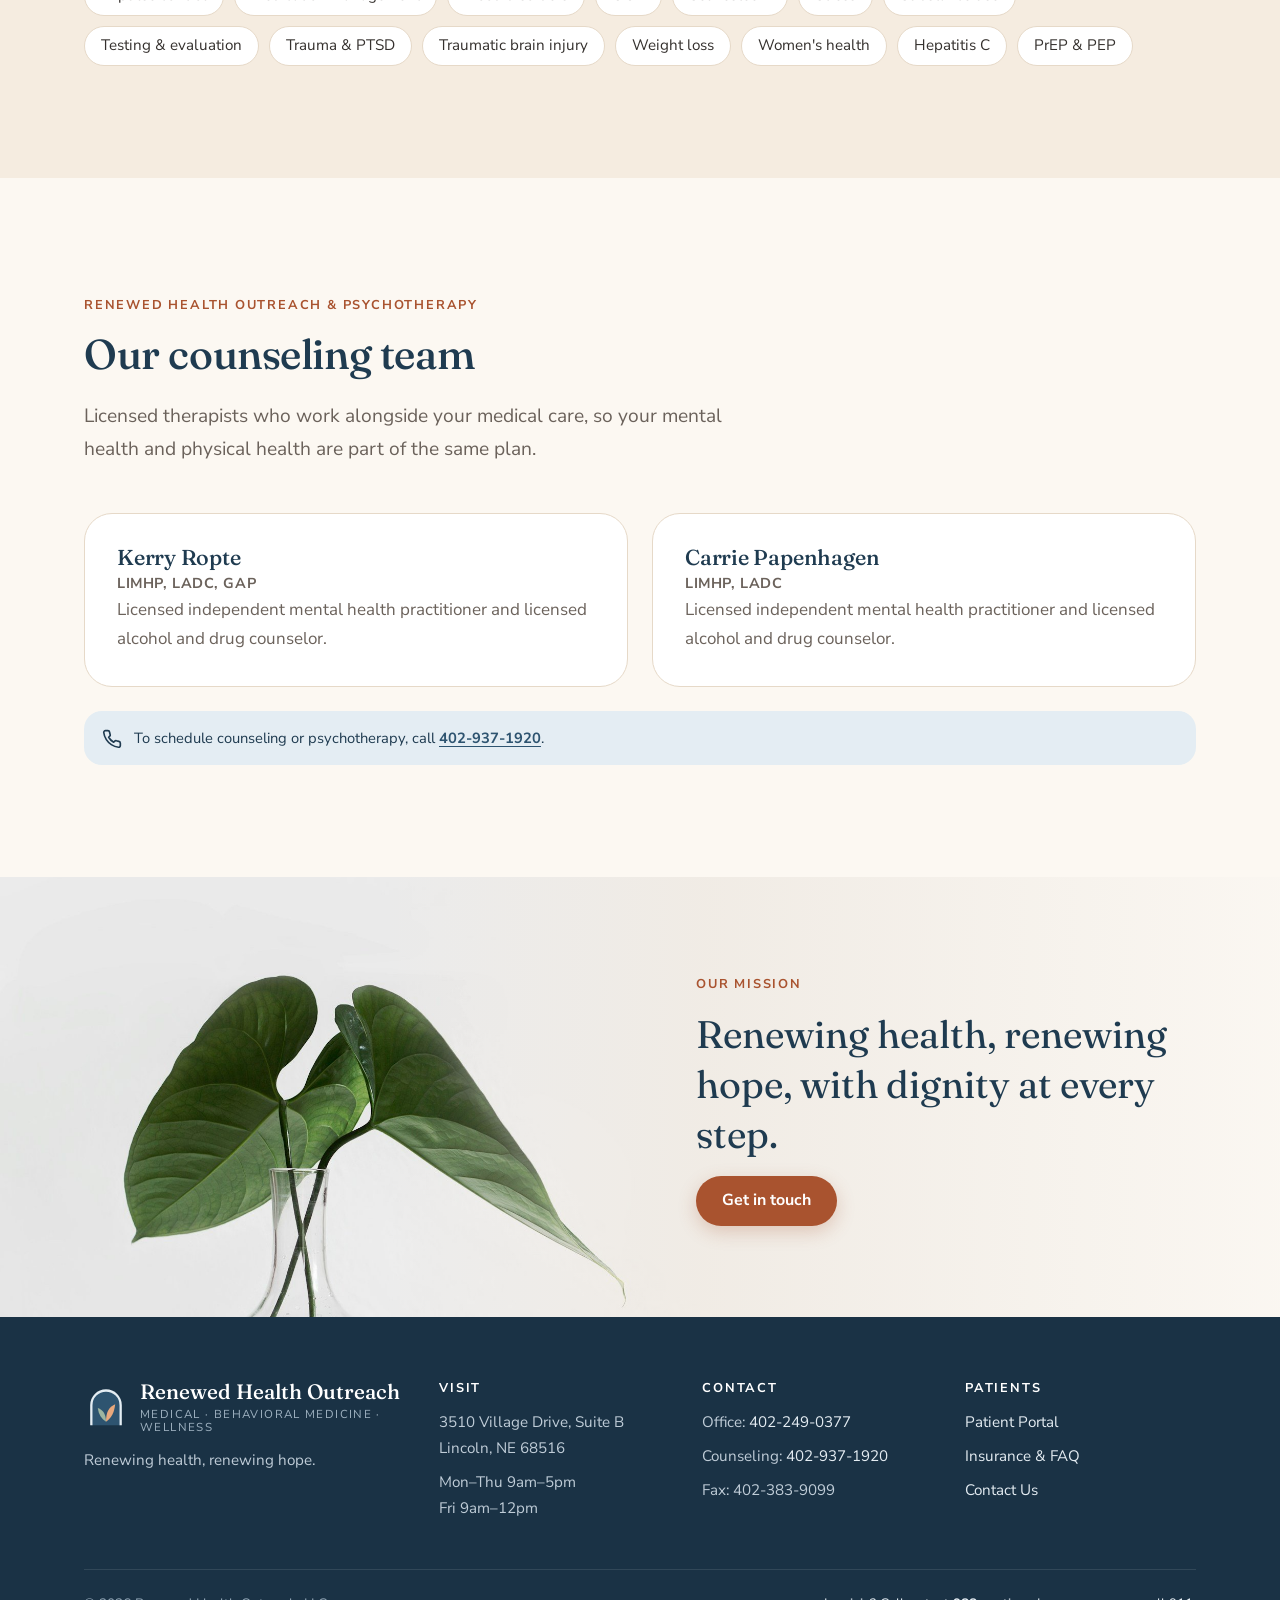
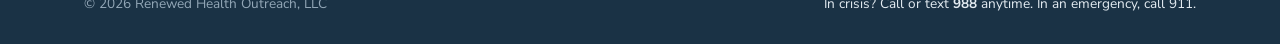
==== commit 7202f266: "Feature Jodi on the home page and remove the message form Use the new headshot in the home hero and " ====
--- a/about.html
+++ b/about.html
@@ -98,16 +98,14 @@
           <p class="lead">Licensed therapists who work alongside your medical care, so your mental health and physical health are part of the same plan.</p>
         </div>
         <div class="grid grid-2">
-          <article class="card provider">
-            <div class="avatar" aria-hidden="true">KR</div>
+          <article class="card">
             <div>
               <h3 style="margin-bottom:.2em">Kerry Ropte</h3>
               <p class="creds">LIMHP, LADC, GAP</p>
               <p>Licensed independent mental health practitioner and licensed alcohol and drug counselor.</p>
             </div>
           </article>
-          <article class="card provider">
-            <div class="avatar" aria-hidden="true">CP</div>
+          <article class="card">
             <div>
               <h3 style="margin-bottom:.2em">Carrie Papenhagen</h3>
               <p class="creds">LIMHP, LADC</p>
--- a/assets/css/styles.css
+++ b/assets/css/styles.css
@@ -293,7 +293,7 @@
   display: grid; place-items: center;
   font-family: var(--font-display); font-size: 2.2rem; color: var(--blue);
 }
-.provider .creds { color: var(--clay); font-weight: 700; font-size: .9rem; letter-spacing: .04em; margin: -4px 0 10px; }
+.creds { color: var(--clay); font-weight: 700; font-size: .9rem; letter-spacing: .04em; margin: -4px 0 10px; }
 @media (max-width: 520px) { .provider { grid-template-columns: 1fr; } }
 
 .tags { display: flex; flex-wrap: wrap; gap: 10px; list-style: none; padding: 0; margin: 0; }
@@ -355,11 +355,6 @@
 .hours-table td:last-child { text-align: right; }
 
 .form-card { background: var(--white); border: 1px solid var(--line); border-radius: var(--radius-lg); padding: clamp(24px, 4vw, 40px); }
-.form-placeholder {
-  border: 2px dashed var(--sand); border-radius: var(--radius); padding: 28px; text-align: center; margin: 20px 0;
-  background: var(--cream);
-}
-.form-placeholder p { color: var(--muted); margin-bottom: 1.2em; }
 .notice {
   display: flex; gap: 12px; background: var(--blue-soft); color: var(--blue-dark);
   border-radius: var(--radius); padding: 16px 18px; font-size: .92rem; line-height: 1.55; margin-top: 16px;
@@ -413,7 +408,10 @@
 
 /* ---------- Photos ---------- */
 .arch img, .photo img { width: 100%; height: 100%; object-fit: cover; }
-.arch img { object-position: 62% center; }
+.arch img, .photo--arch img { object-position: 50% 18%; }
+.arch-card { text-decoration: none; color: inherit; }
+.arch-card small { display: block; line-height: 1.35; margin-top: 4px; }
+.arch-card:hover strong { color: var(--clay); }
 .arch::after {
   content: ""; position: absolute; inset: 0;
   background: linear-gradient(180deg, rgba(46, 84, 112, 0) 55%, rgba(31, 59, 80, .18));
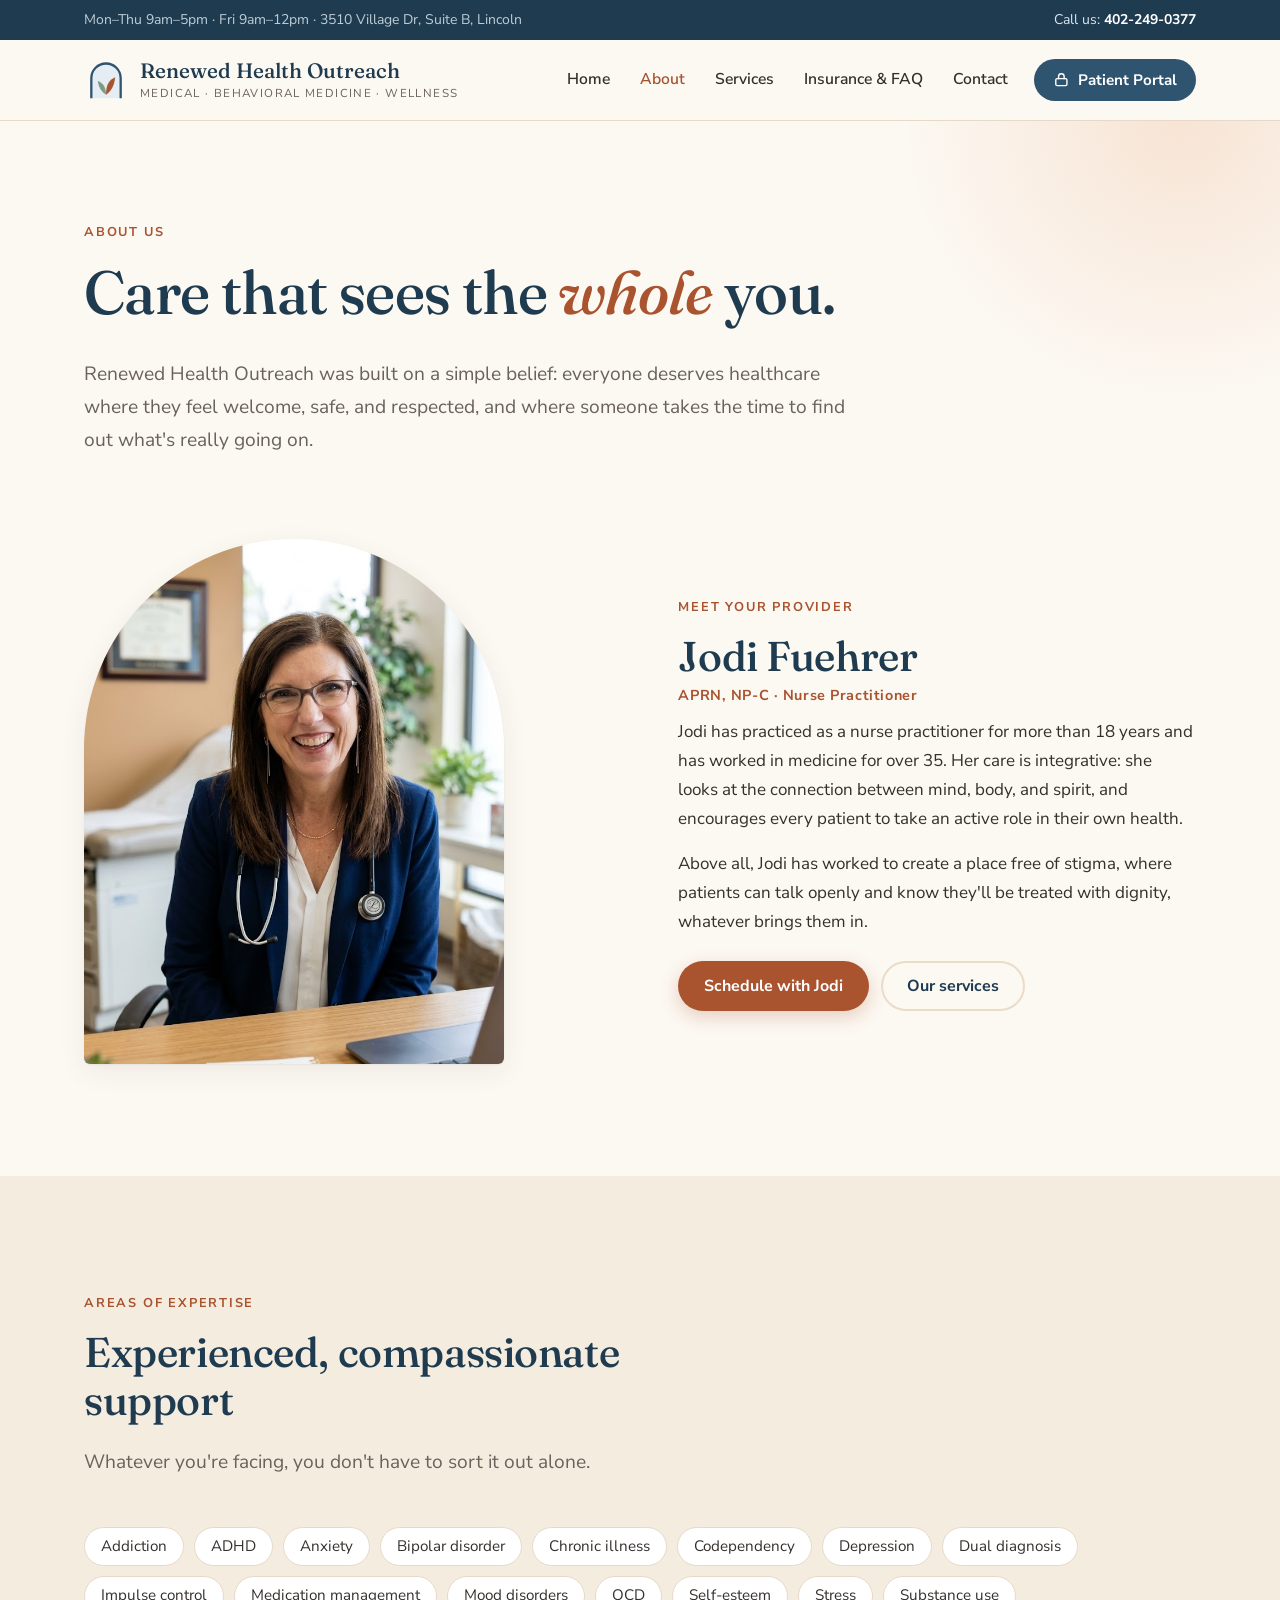
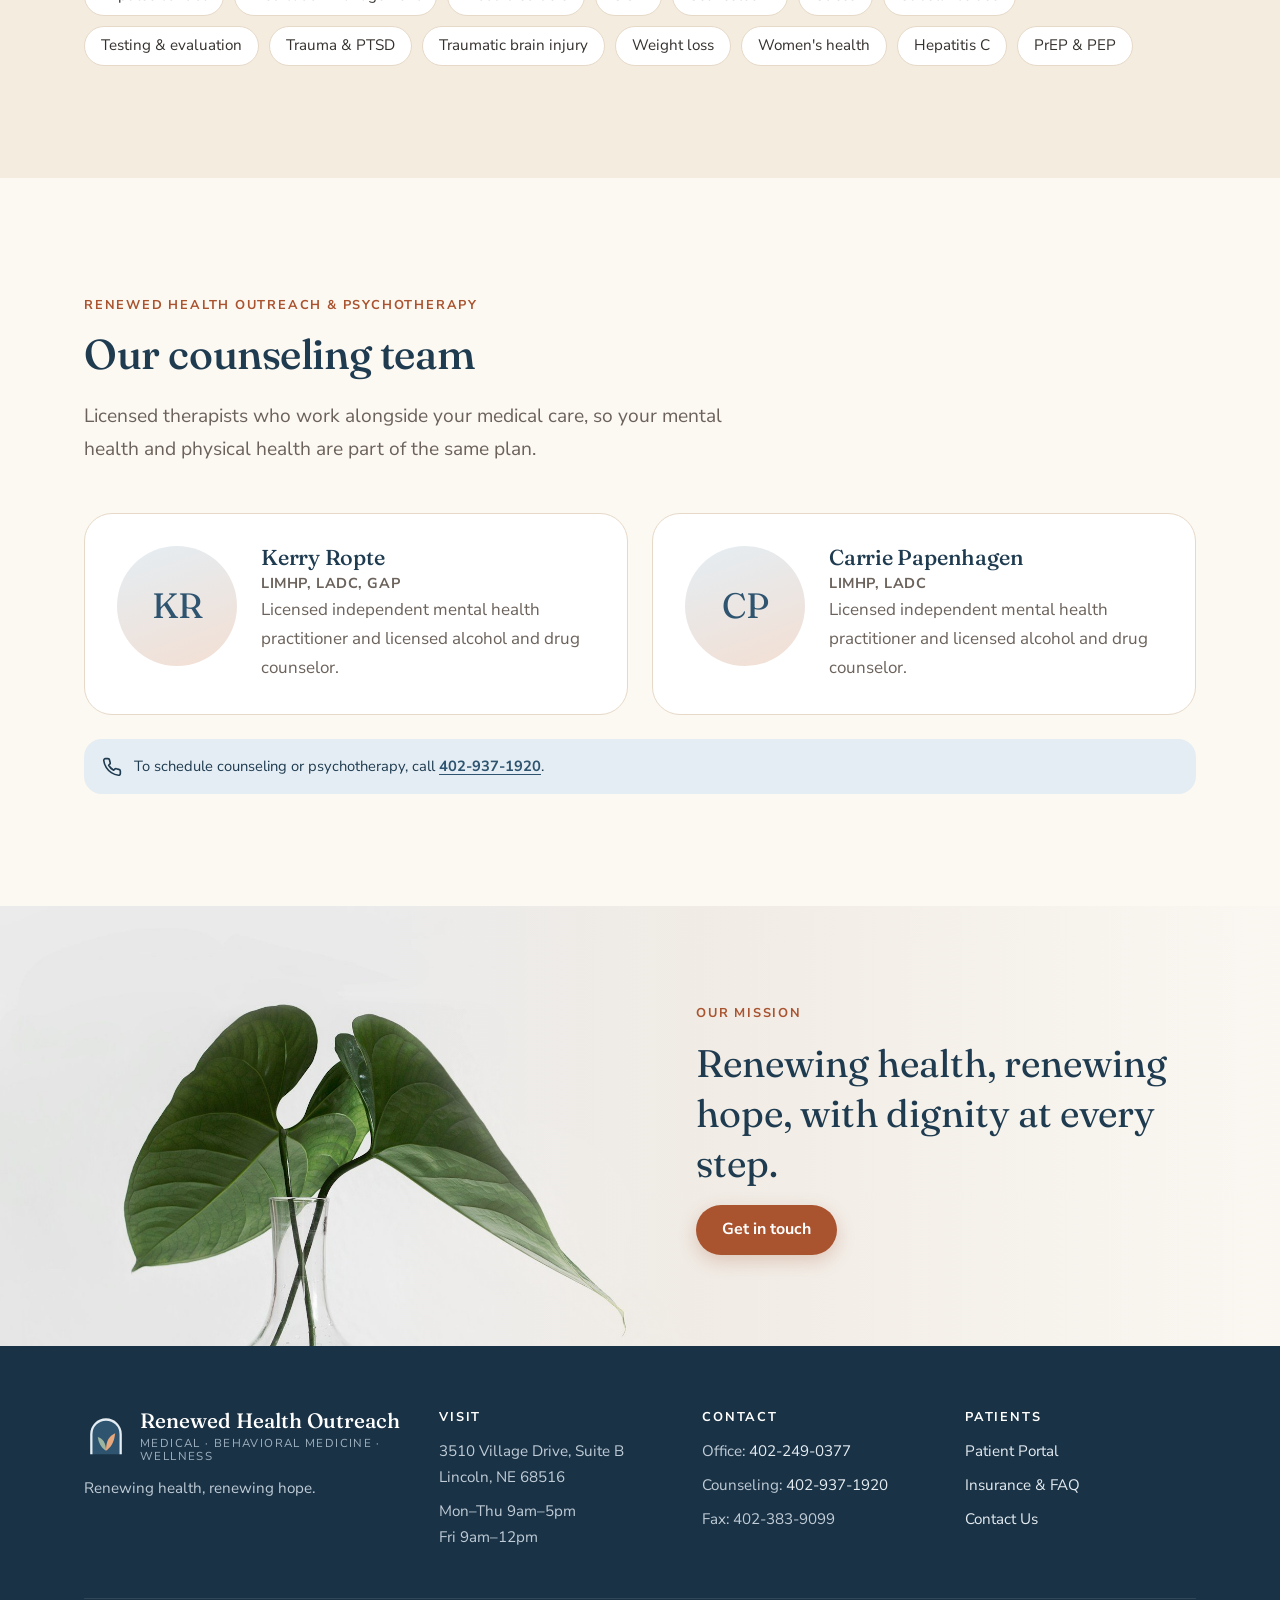
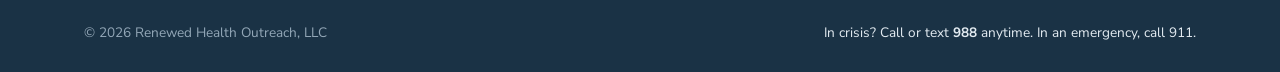
==== commit 384a4528: "Restore counselor initials on the About page Co-Authored-By: Claude Opus 5.5 <noreply@anthropic.com>" ====
--- a/about.html
+++ b/about.html
@@ -98,14 +98,16 @@
           <p class="lead">Licensed therapists who work alongside your medical care, so your mental health and physical health are part of the same plan.</p>
         </div>
         <div class="grid grid-2">
-          <article class="card">
+          <article class="card provider">
+            <div class="avatar" aria-hidden="true">KR</div>
             <div>
               <h3 style="margin-bottom:.2em">Kerry Ropte</h3>
               <p class="creds">LIMHP, LADC, GAP</p>
               <p>Licensed independent mental health practitioner and licensed alcohol and drug counselor.</p>
             </div>
           </article>
-          <article class="card">
+          <article class="card provider">
+            <div class="avatar" aria-hidden="true">CP</div>
             <div>
               <h3 style="margin-bottom:.2em">Carrie Papenhagen</h3>
               <p class="creds">LIMHP, LADC</p>
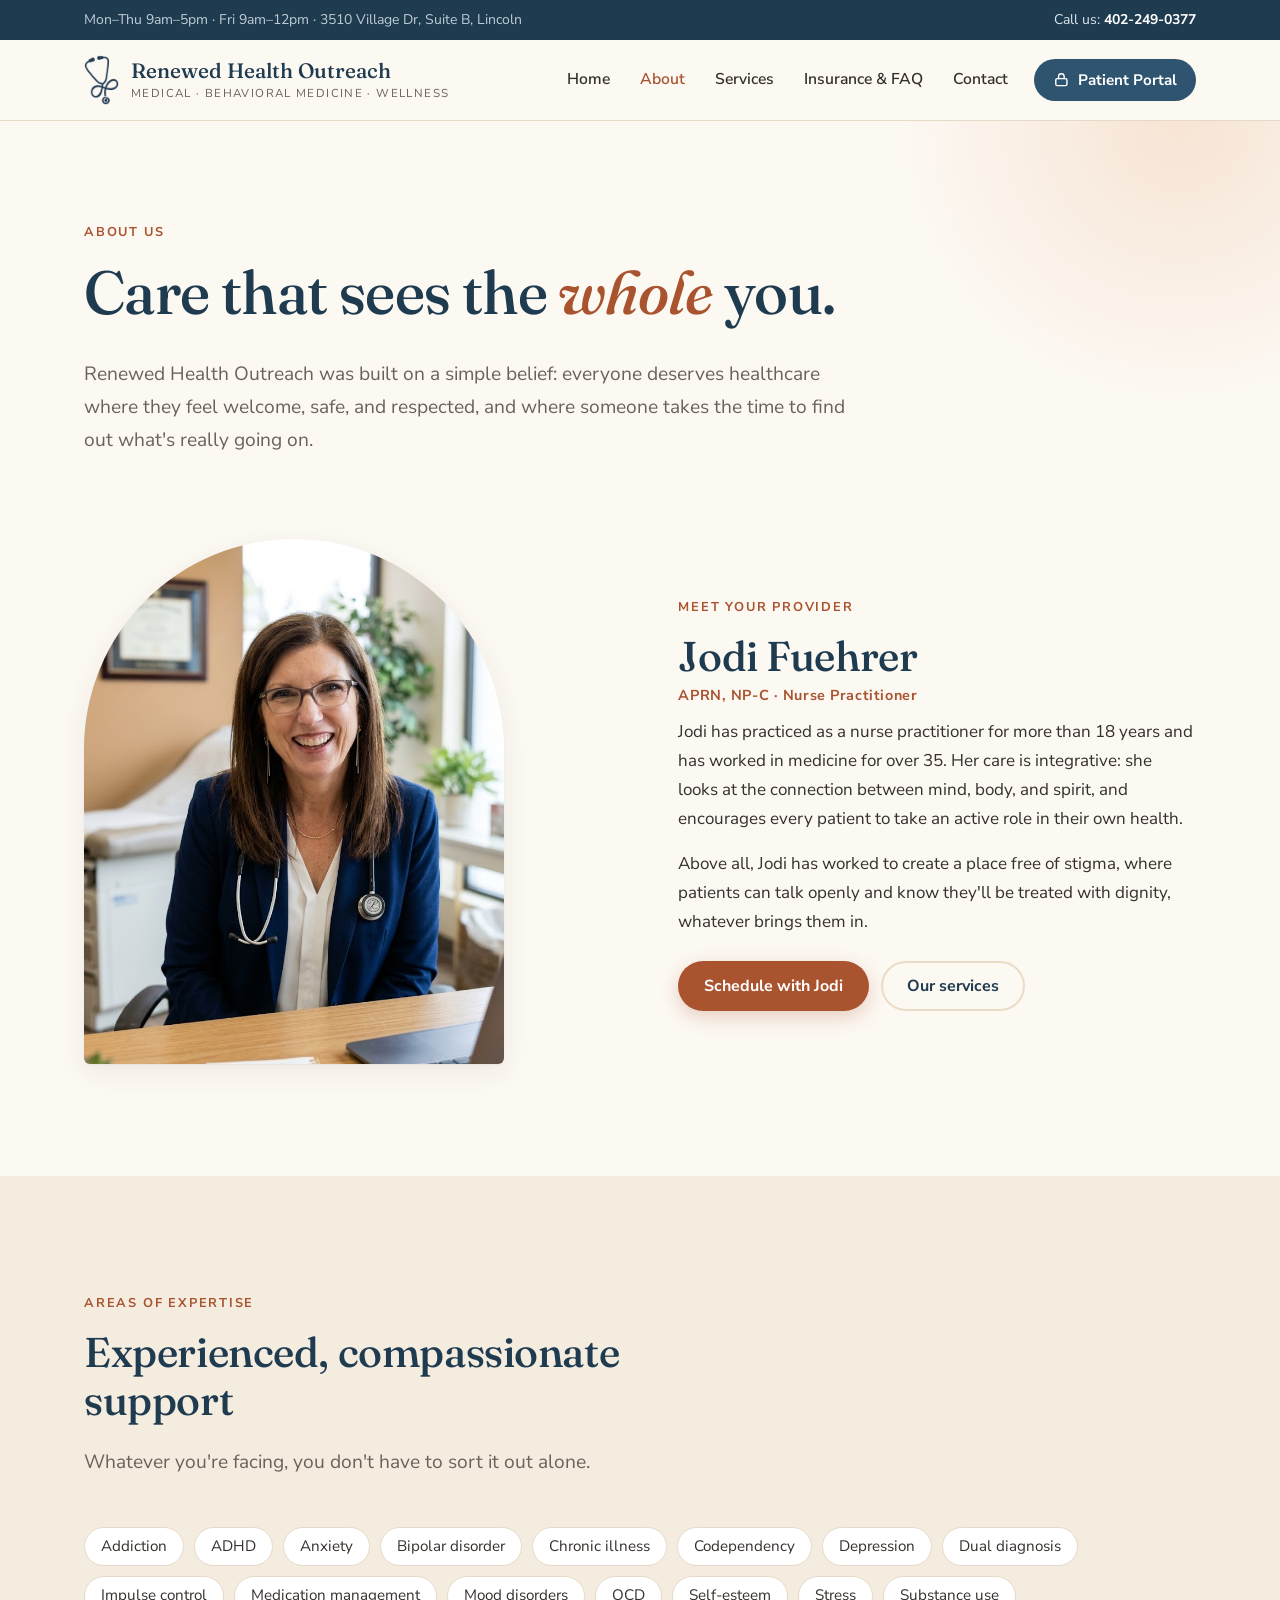
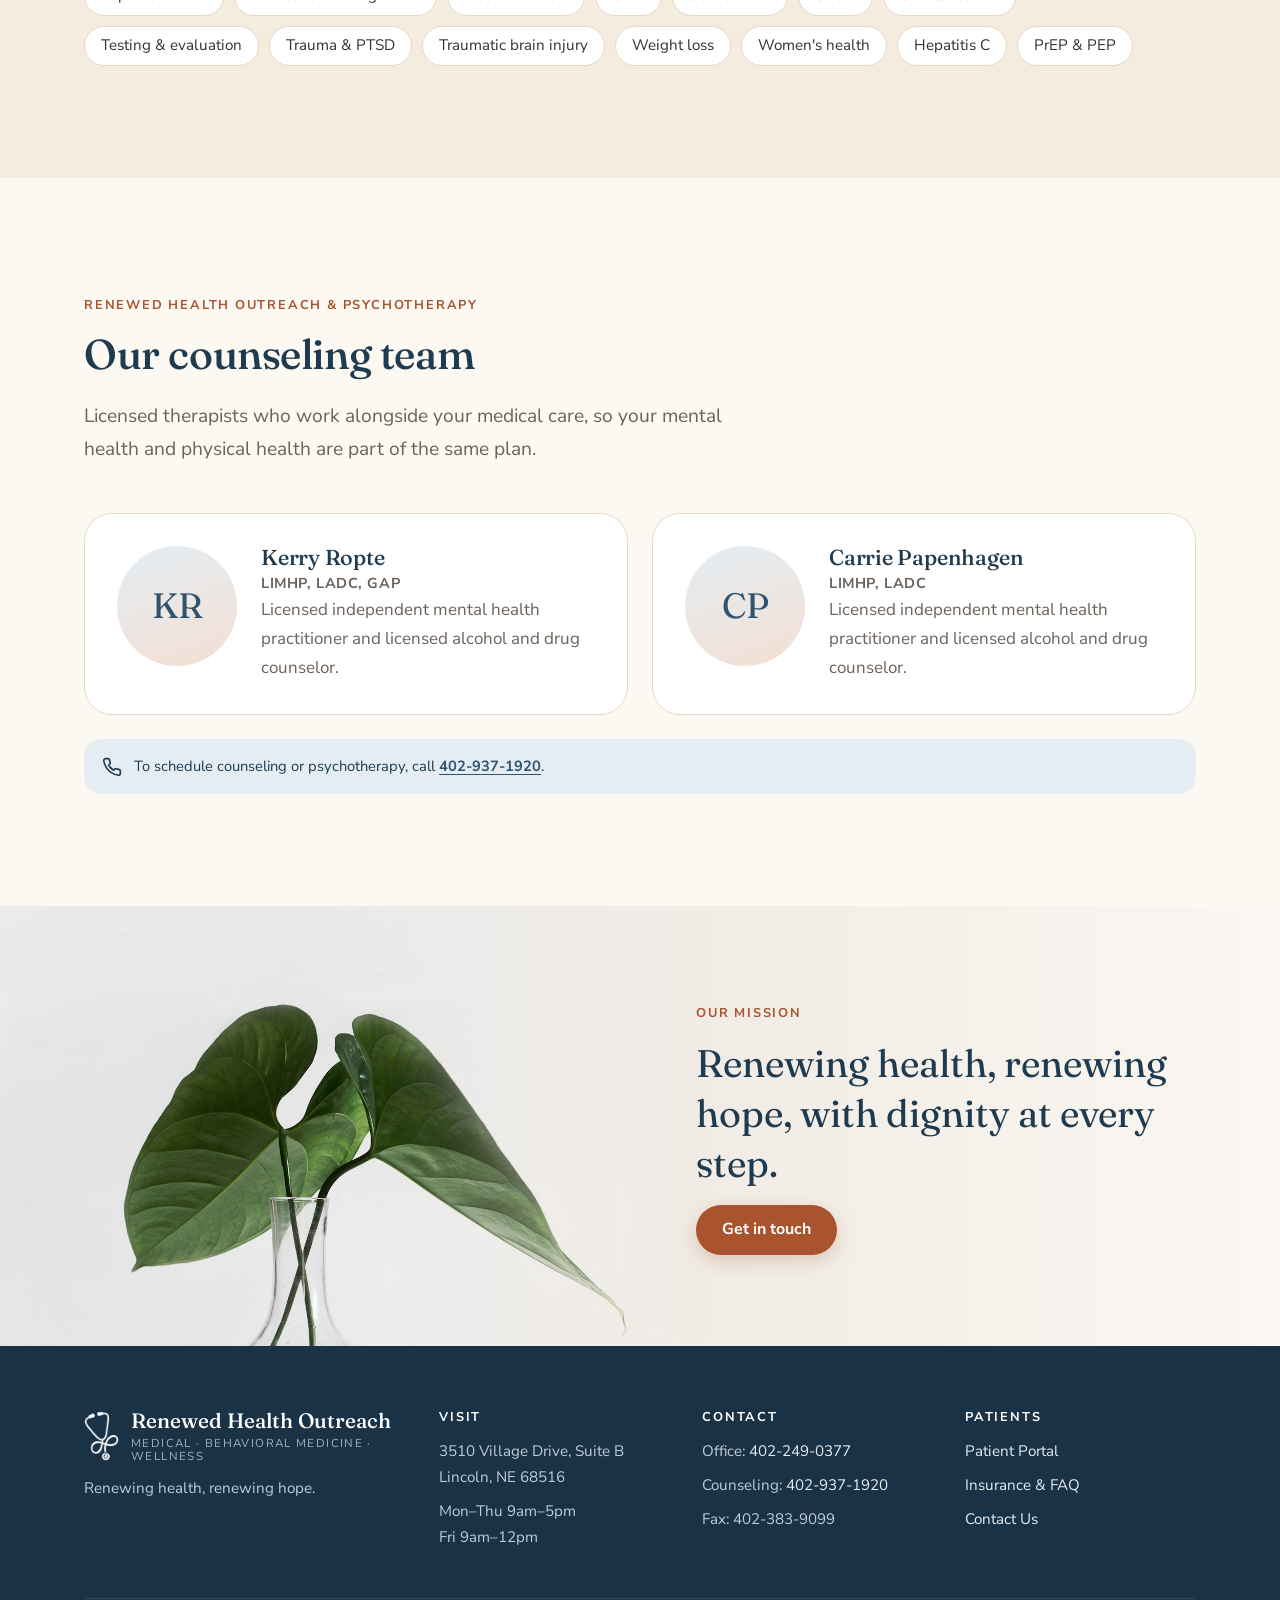
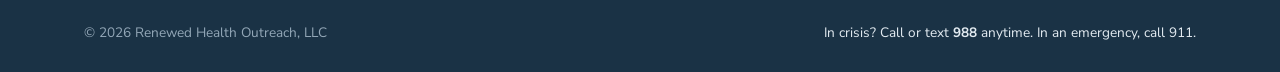
==== commit fcf4d074: "Add the logo to the header and footer and use it as the tab icon Co-Authored-By: Claude Opus 5.5 <no" ====
--- a/about.html
+++ b/about.html
@@ -5,7 +5,8 @@
   <meta name="viewport" content="width=device-width, initial-scale=1">
   <title>About Us | Renewed Health Outreach, Lincoln NE</title>
   <meta name="description" content="Meet Jodi Fuehrer, APRN, NP-C, and the counseling team at Renewed Health Outreach, offering holistic, stigma-free care in Lincoln, Nebraska.">
-  <link rel="icon" href="assets/images/favicon.svg" type="image/svg+xml">
+  <link rel="icon" href="assets/images/favicon.png" type="image/png">
+  <link rel="apple-touch-icon" href="assets/images/apple-touch-icon.png">
   <link rel="preconnect" href="https://fonts.googleapis.com">
   <link rel="preconnect" href="https://fonts.gstatic.com" crossorigin>
   <link href="https://fonts.googleapis.com/css2?family=Fraunces:opsz,wght@9..144,400;9..144,500;9..144,600&family=Nunito+Sans:wght@400;600;700&display=swap" rel="stylesheet">
@@ -24,8 +25,7 @@
   <header class="site-header">
     <div class="container">
       <a class="brand" href="index.html" aria-label="Renewed Health Outreach home">
-        <!-- LOGO PLACEHOLDER: swap this <svg> for <img src="assets/images/logo.png" alt="" class="brand-mark"> when the logo is ready -->
-        <svg class="brand-mark" viewBox="0 0 48 48" aria-hidden="true"><path d="M8 44V22a16 16 0 0 1 32 0v22" fill="#E4EDF3" stroke="#2E5470" stroke-width="2.5"/><path d="M24 40c0-10 3-16 10-19-1 9-4 15-10 19Z" fill="#A9532F"/><path d="M24 40c0-8-3-13-9-15 1 7 4 12 9 15Z" fill="#7E9A82"/></svg>
+        <img class="brand-mark" src="assets/images/logo.png" alt="">
         <span class="brand-text"><span class="brand-name">Renewed Health Outreach</span><span class="brand-sub">Medical · Behavioral Medicine · Wellness</span></span>
       </a>
       <button class="nav-toggle" aria-expanded="false" aria-controls="site-nav" aria-label="Menu">
@@ -138,7 +138,7 @@
       <div class="footer-grid">
         <div>
           <a class="brand" href="index.html">
-            <svg class="brand-mark" viewBox="0 0 48 48" aria-hidden="true"><path d="M8 44V22a16 16 0 0 1 32 0v22" fill="#2E5470" stroke="#E4EDF3" stroke-width="2.5"/><path d="M24 40c0-10 3-16 10-19-1 9-4 15-10 19Z" fill="#E8A87C"/><path d="M24 40c0-8-3-13-9-15 1 7 4 12 9 15Z" fill="#9DB5A0"/></svg>
+            <img class="brand-mark" src="assets/images/logo-white.png" alt="">
             <span class="brand-text"><span class="brand-name">Renewed Health Outreach</span><span class="brand-sub">Medical · Behavioral Medicine · Wellness</span></span>
           </a>
           <p>Renewing health, renewing hope.</p>
--- a/assets/css/styles.css
+++ b/assets/css/styles.css
@@ -132,7 +132,7 @@
 
 .brand { display: flex; align-items: center; gap: 12px; text-decoration: none; color: var(--blue-dark); }
 .brand:hover { color: var(--blue-dark); }
-.brand-mark { width: 44px; height: 44px; flex: none; }
+.brand-mark { width: auto; height: 50px; flex: none; }
 .brand-text { display: flex; flex-direction: column; line-height: 1.1; }
 .brand-name { font-family: var(--font-display); font-size: 1.3rem; font-weight: 500; }
 .brand-sub { font-size: .72rem; letter-spacing: .12em; text-transform: uppercase; color: var(--muted); margin-top: 4px; }
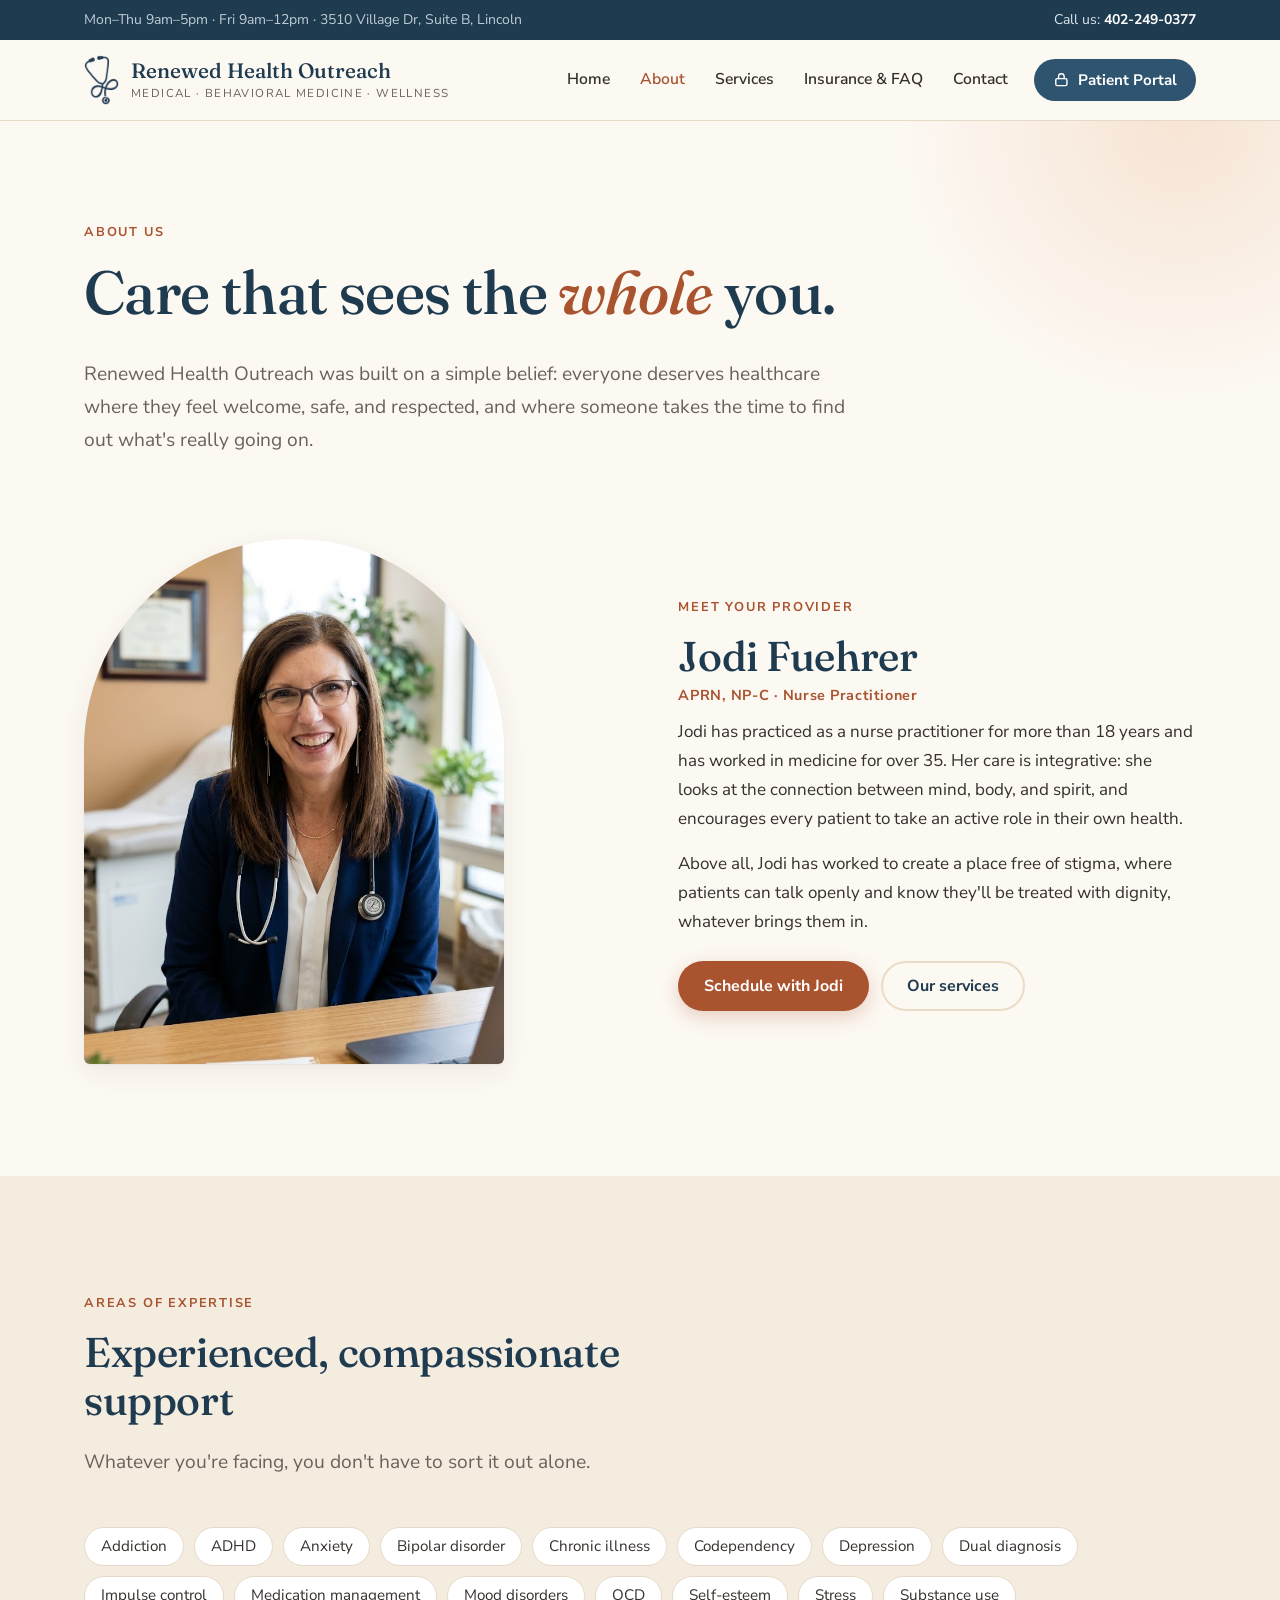
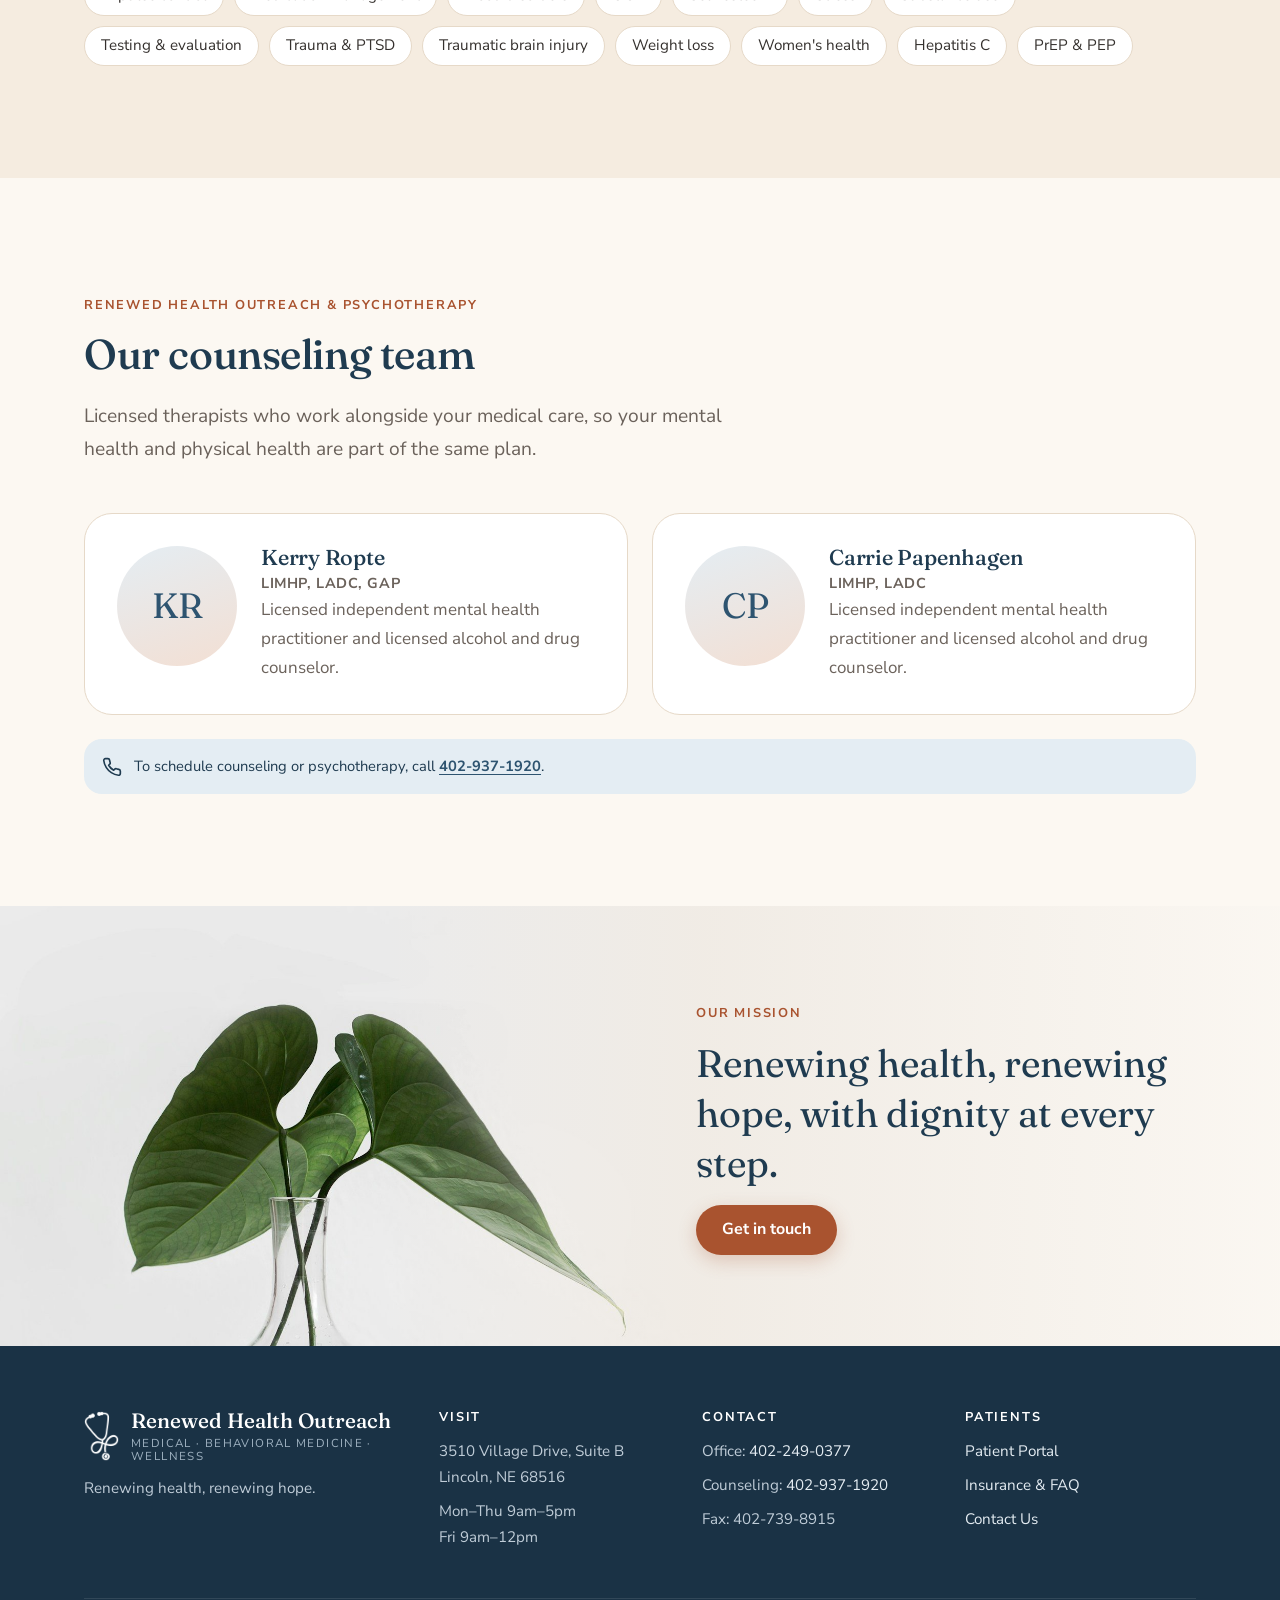
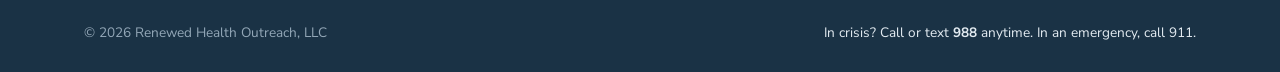
==== commit 29c28fa0: "Correct the fax number to 402-739-8915 Co-Authored-By: Claude Opus 5.5 <noreply@anthropic.com>" ====
--- a/about.html
+++ b/about.html
@@ -5,7 +5,8 @@
   <meta name="viewport" content="width=device-width, initial-scale=1">
   <title>About Us | Renewed Health Outreach, Lincoln NE</title>
   <meta name="description" content="Meet Jodi Fuehrer, APRN, NP-C, and the counseling team at Renewed Health Outreach, offering holistic, stigma-free care in Lincoln, Nebraska.">
-  <link rel="icon" href="assets/images/favicon.png" type="image/png">
+  <link rel="icon" href="assets/images/favicon-dark.png" type="image/png" media="(prefers-color-scheme: dark)">
+  <link rel="icon" href="assets/images/favicon.png" type="image/png" media="(prefers-color-scheme: light)">
   <link rel="apple-touch-icon" href="assets/images/apple-touch-icon.png">
   <link rel="preconnect" href="https://fonts.googleapis.com">
   <link rel="preconnect" href="https://fonts.gstatic.com" crossorigin>
@@ -155,7 +156,7 @@
           <ul>
             <li>Office: <a href="tel:+14022490377">402-249-0377</a></li>
             <li>Counseling: <a href="tel:+14029371920">402-937-1920</a></li>
-            <li>Fax: 402-383-9099</li>
+            <li>Fax: 402-739-8915</li>
           </ul>
         </div>
         <div>
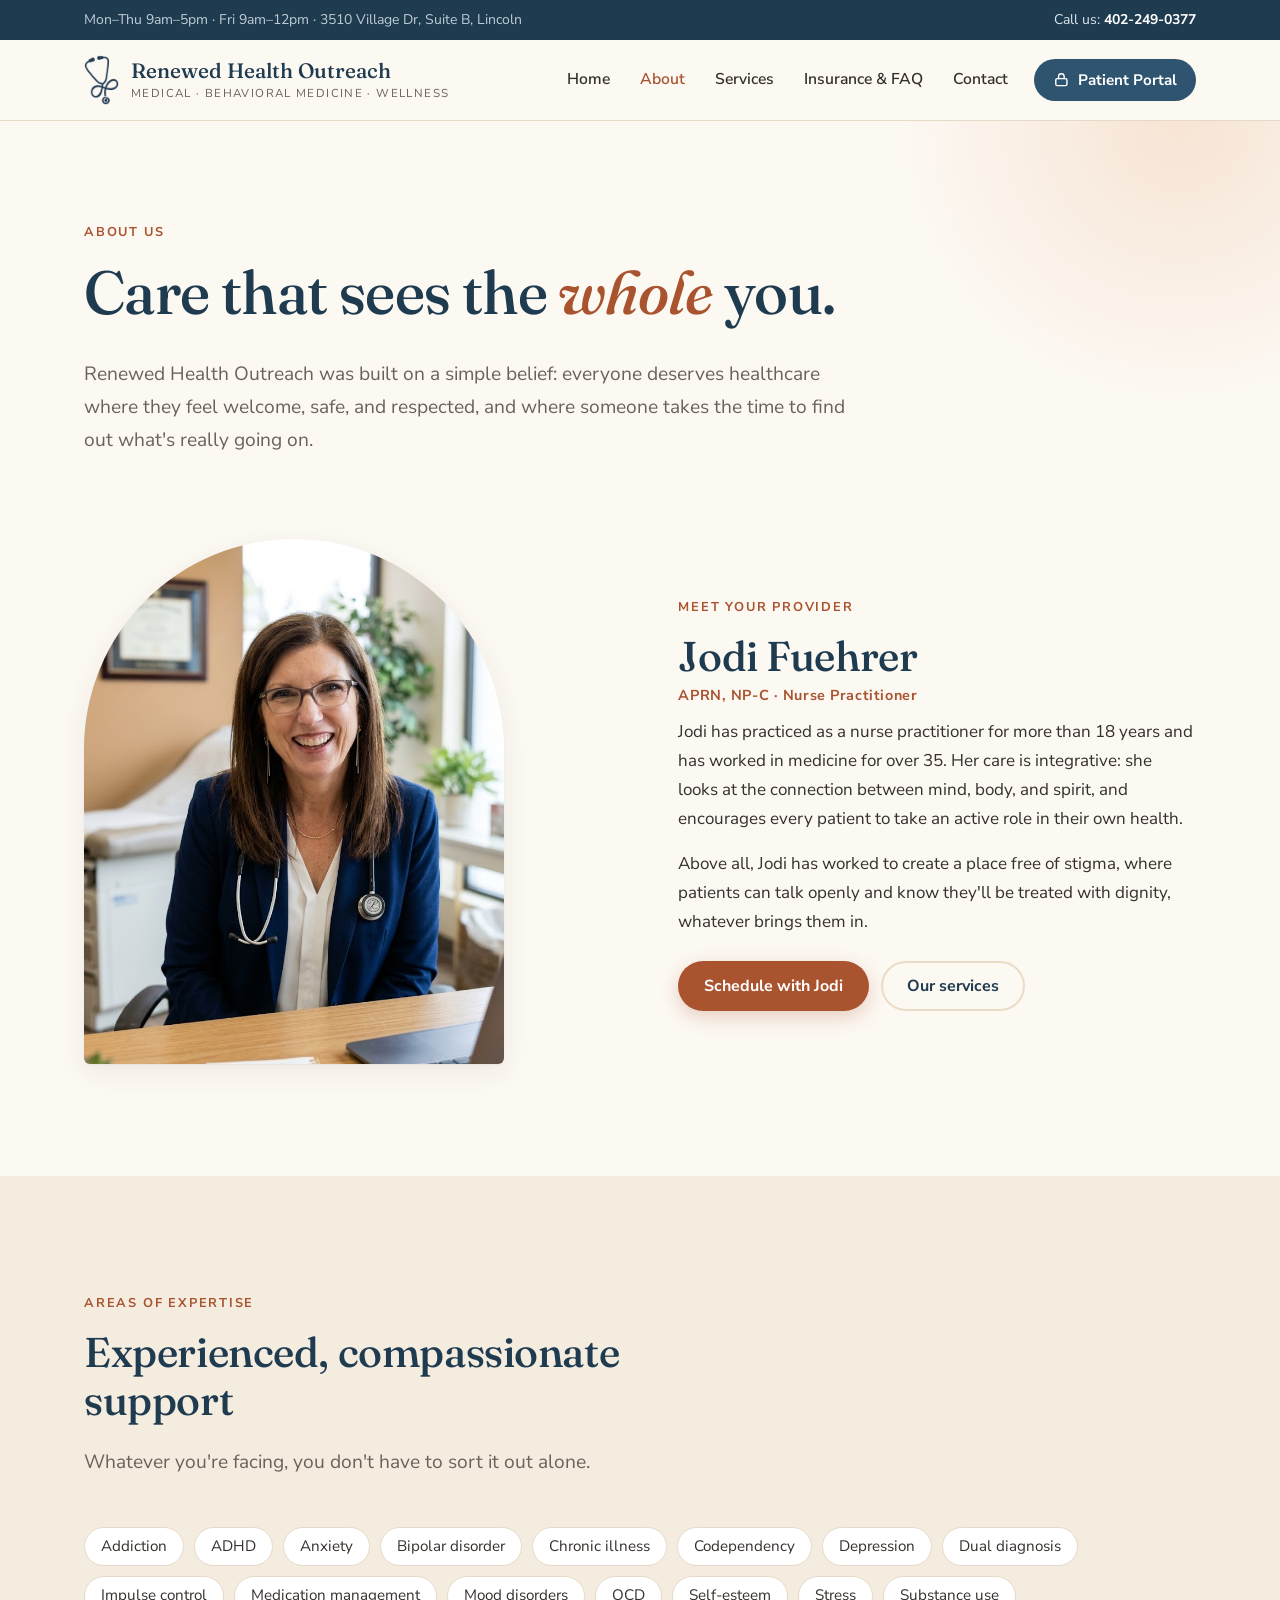
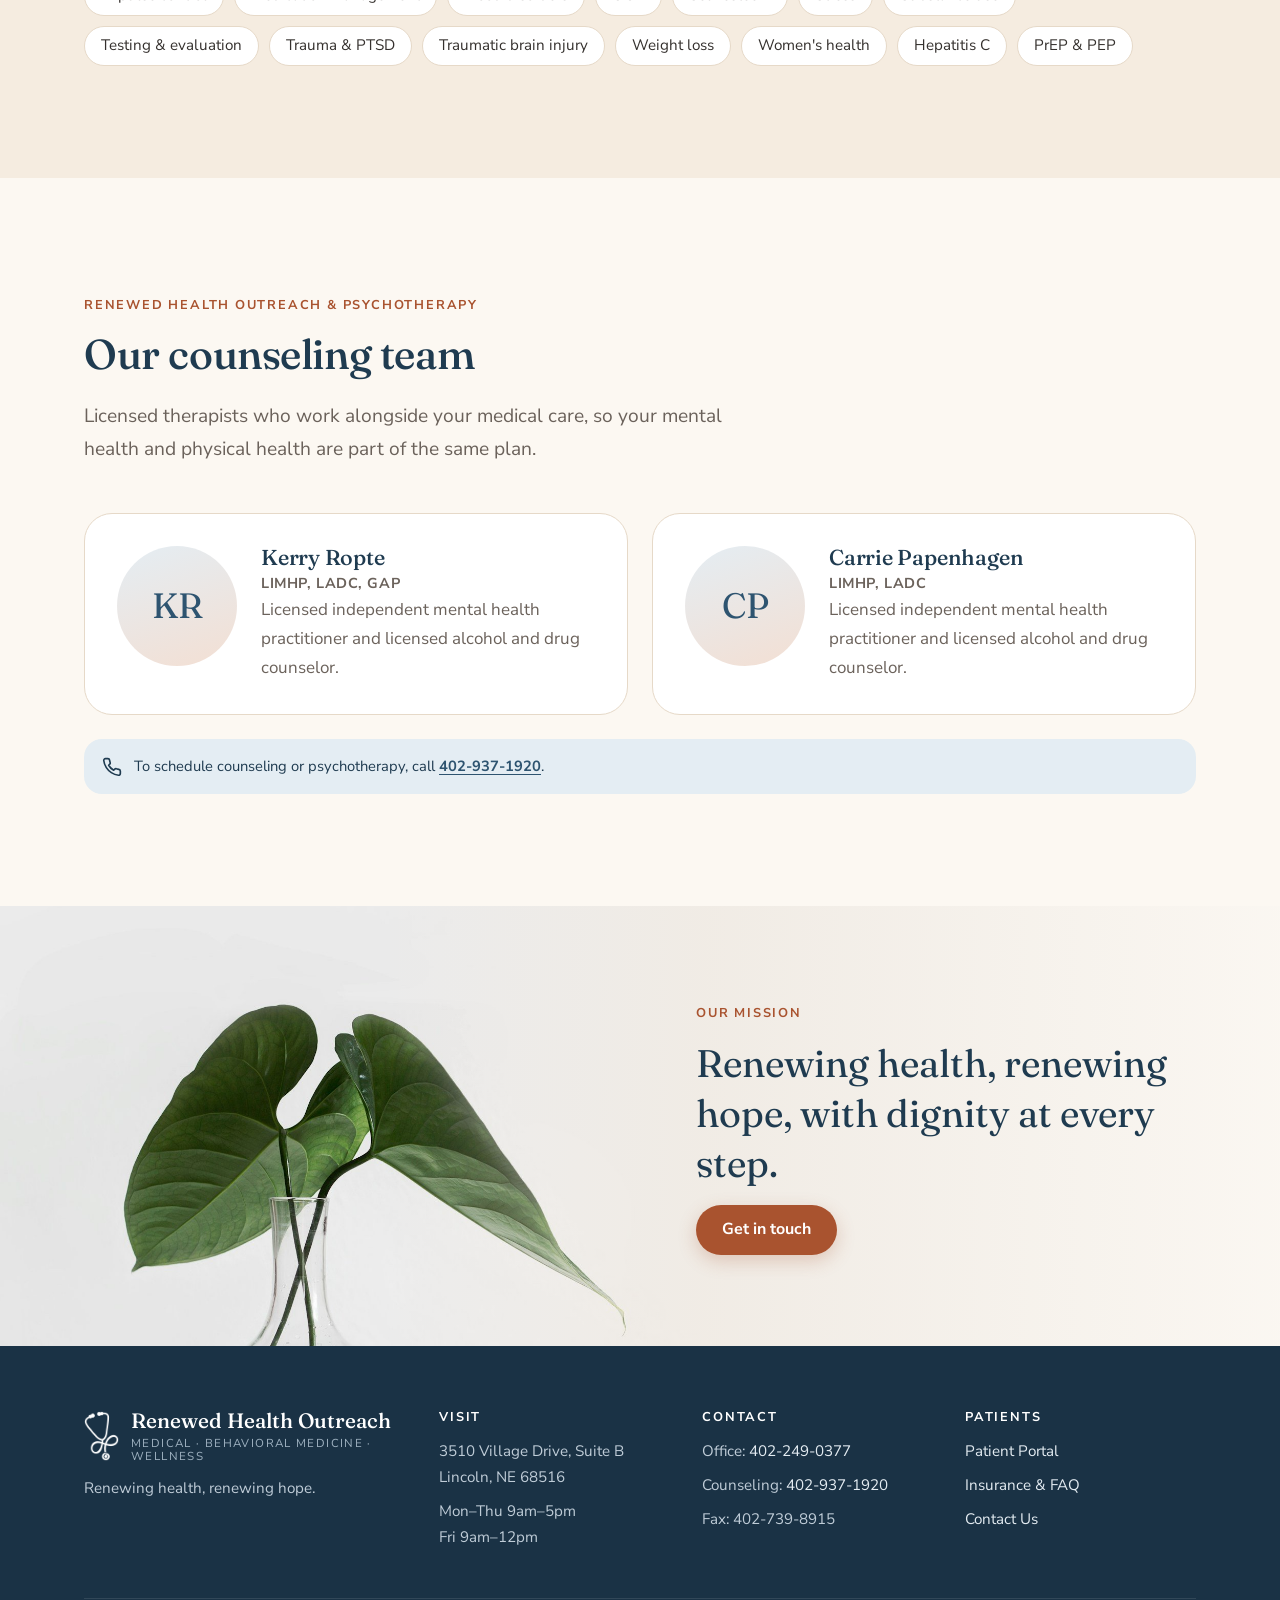
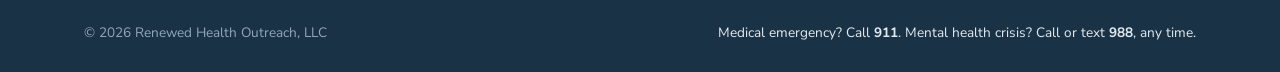
==== commit fc334320: "Redesign the Contact page call section and put 911 first in the emergency line Co-Authored-By: Claud" ====
--- a/about.html
+++ b/about.html
@@ -19,7 +19,7 @@
   <div class="topbar">
     <div class="container">
       <span class="hours">Mon–Thu 9am–5pm · Fri 9am–12pm · 3510 Village Dr, Suite B, Lincoln</span>
-      <span>Call us: <a href="tel:+14022490377">402-249-0377</a></span>
+      <span>Call us: <a href="tel:+14022490377" data-tel="office"><span data-number="office">402-249-0377</span></a></span>
     </div>
   </div>
 
@@ -67,7 +67,7 @@
           <p>Jodi has practiced as a nurse practitioner for more than 18 years and has worked in medicine for over 35. Her care is integrative: she looks at the connection between mind, body, and spirit, and encourages every patient to take an active role in their own health.</p>
           <p>Above all, Jodi has worked to create a place free of stigma, where patients can talk openly and know they'll be treated with dignity, whatever brings them in.</p>
           <div class="btn-row" style="margin-top:24px">
-            <a class="btn btn--primary" href="tel:+14022490377">Schedule with Jodi</a>
+            <a class="btn btn--primary" href="tel:+14022490377" data-tel="office">Schedule with Jodi</a>
             <a class="btn btn--ghost" href="services.html">Our services</a>
           </div>
         </div>
@@ -118,7 +118,7 @@
         </div>
         <div class="notice" style="margin-top:24px">
           <svg viewBox="0 0 24 24" fill="none" stroke="currentColor" stroke-width="2" stroke-linecap="round" stroke-linejoin="round"><path d="M22 16.9v3a2 2 0 0 1-2.2 2 19.8 19.8 0 0 1-8.6-3.1 19.5 19.5 0 0 1-6-6A19.8 19.8 0 0 1 2.1 4.2 2 2 0 0 1 4.1 2h3a2 2 0 0 1 2 1.7c.1 1 .4 1.9.7 2.8a2 2 0 0 1-.5 2.1L8 9.9a16 16 0 0 0 6 6l1.3-1.3a2 2 0 0 1 2.1-.4c.9.3 1.8.6 2.8.7a2 2 0 0 1 1.7 2Z"/></svg>
-          <span>To schedule counseling or psychotherapy, call <a href="tel:+14029371920"><strong>402-937-1920</strong></a>.</span>
+          <span>To schedule counseling or psychotherapy, call <a href="tel:+14029371920" data-tel="counseling"><strong><span data-number="counseling">402-937-1920</span></strong></a>.</span>
         </div>
       </div>
     </section>
@@ -154,9 +154,9 @@
         <div>
           <h4>Contact</h4>
           <ul>
-            <li>Office: <a href="tel:+14022490377">402-249-0377</a></li>
-            <li>Counseling: <a href="tel:+14029371920">402-937-1920</a></li>
-            <li>Fax: 402-739-8915</li>
+            <li>Office: <a href="tel:+14022490377" data-tel="office"><span data-number="office">402-249-0377</span></a></li>
+            <li>Counseling: <a href="tel:+14029371920" data-tel="counseling"><span data-number="counseling">402-937-1920</span></a></li>
+            <li>Fax: <span data-number="fax">402-739-8915</span></li>
           </ul>
         </div>
         <div>
@@ -170,7 +170,7 @@
       </div>
       <div class="footer-bottom">
         <span>© <span data-year>2026</span> Renewed Health Outreach, LLC</span>
-        <span class="crisis">In crisis? Call or text <strong>988</strong> anytime. In an emergency, call 911.</span>
+        <span class="crisis">Medical emergency? Call <strong>911</strong>. Mental health crisis? Call or text <strong>988</strong>, any time.</span>
       </div>
     </div>
   </footer>
--- a/assets/css/styles.css
+++ b/assets/css/styles.css
@@ -360,6 +360,30 @@
   border-radius: var(--radius); padding: 16px 18px; font-size: .92rem; line-height: 1.55; margin-top: 16px;
 }
 .notice svg { width: 20px; height: 20px; flex: none; margin-top: 2px; }
+.emergency {
+  display: flex; gap: 14px; background: #FDF0EC; color: #5C1F14; border: 1px solid #F0C9BD; border-left: 5px solid #B3261E;
+  border-radius: var(--radius); padding: 18px 20px; margin-bottom: 28px; line-height: 1.5;
+}
+.emergency svg { width: 24px; height: 24px; flex: none; margin-top: 2px; color: #B3261E; }
+.emergency p { margin: 0 0 4px; }
+.emergency strong { color: #8A1C12; }
+.emergency__main { font-size: 1.2rem; font-weight: 700; color: #8A1C12; }
+.help-steps { list-style: none; padding: 0; margin: 22px 0 0; display: grid; gap: 24px; }
+.help-steps > li { display: grid; grid-template-columns: 36px 1fr; gap: 14px; padding-top: 24px; border-top: 1px solid var(--line); }
+.help-steps > li:first-child { border-top: 0; padding-top: 0; }
+.step-num { width: 36px; height: 36px; border-radius: 50%; background: var(--blue-soft); color: var(--blue-dark); display: grid; place-items: center; font-weight: 700; }
+.help-steps h3 { font-size: 1.2rem; margin: 5px 0 6px; color: var(--blue-dark); }
+.help-steps p { color: var(--muted); margin: 0 0 14px; }
+.help-steps .btn { white-space: nowrap; }
+.help-steps .btn svg { width: 18px; height: 18px; }
+.call-options { display: grid; gap: 10px; }
+.call-option {
+  display: flex; flex-wrap: wrap; justify-content: space-between; align-items: center; gap: 4px 14px;
+  padding: 14px 16px; border: 1px solid var(--sand); border-radius: var(--radius); text-decoration: none; background: var(--cream);
+}
+.call-option:hover { border-color: var(--clay); background: var(--white); }
+.call-option__label { font-weight: 600; color: var(--blue-dark); }
+.call-option__num { font-weight: 700; color: var(--clay); white-space: nowrap; }
 .notice--warm { background: var(--clay-soft); color: #6B331C; }
 
 .map { border-radius: var(--radius-lg); overflow: hidden; border: 1px solid var(--line); aspect-ratio: 16 / 7; background: var(--linen); }
